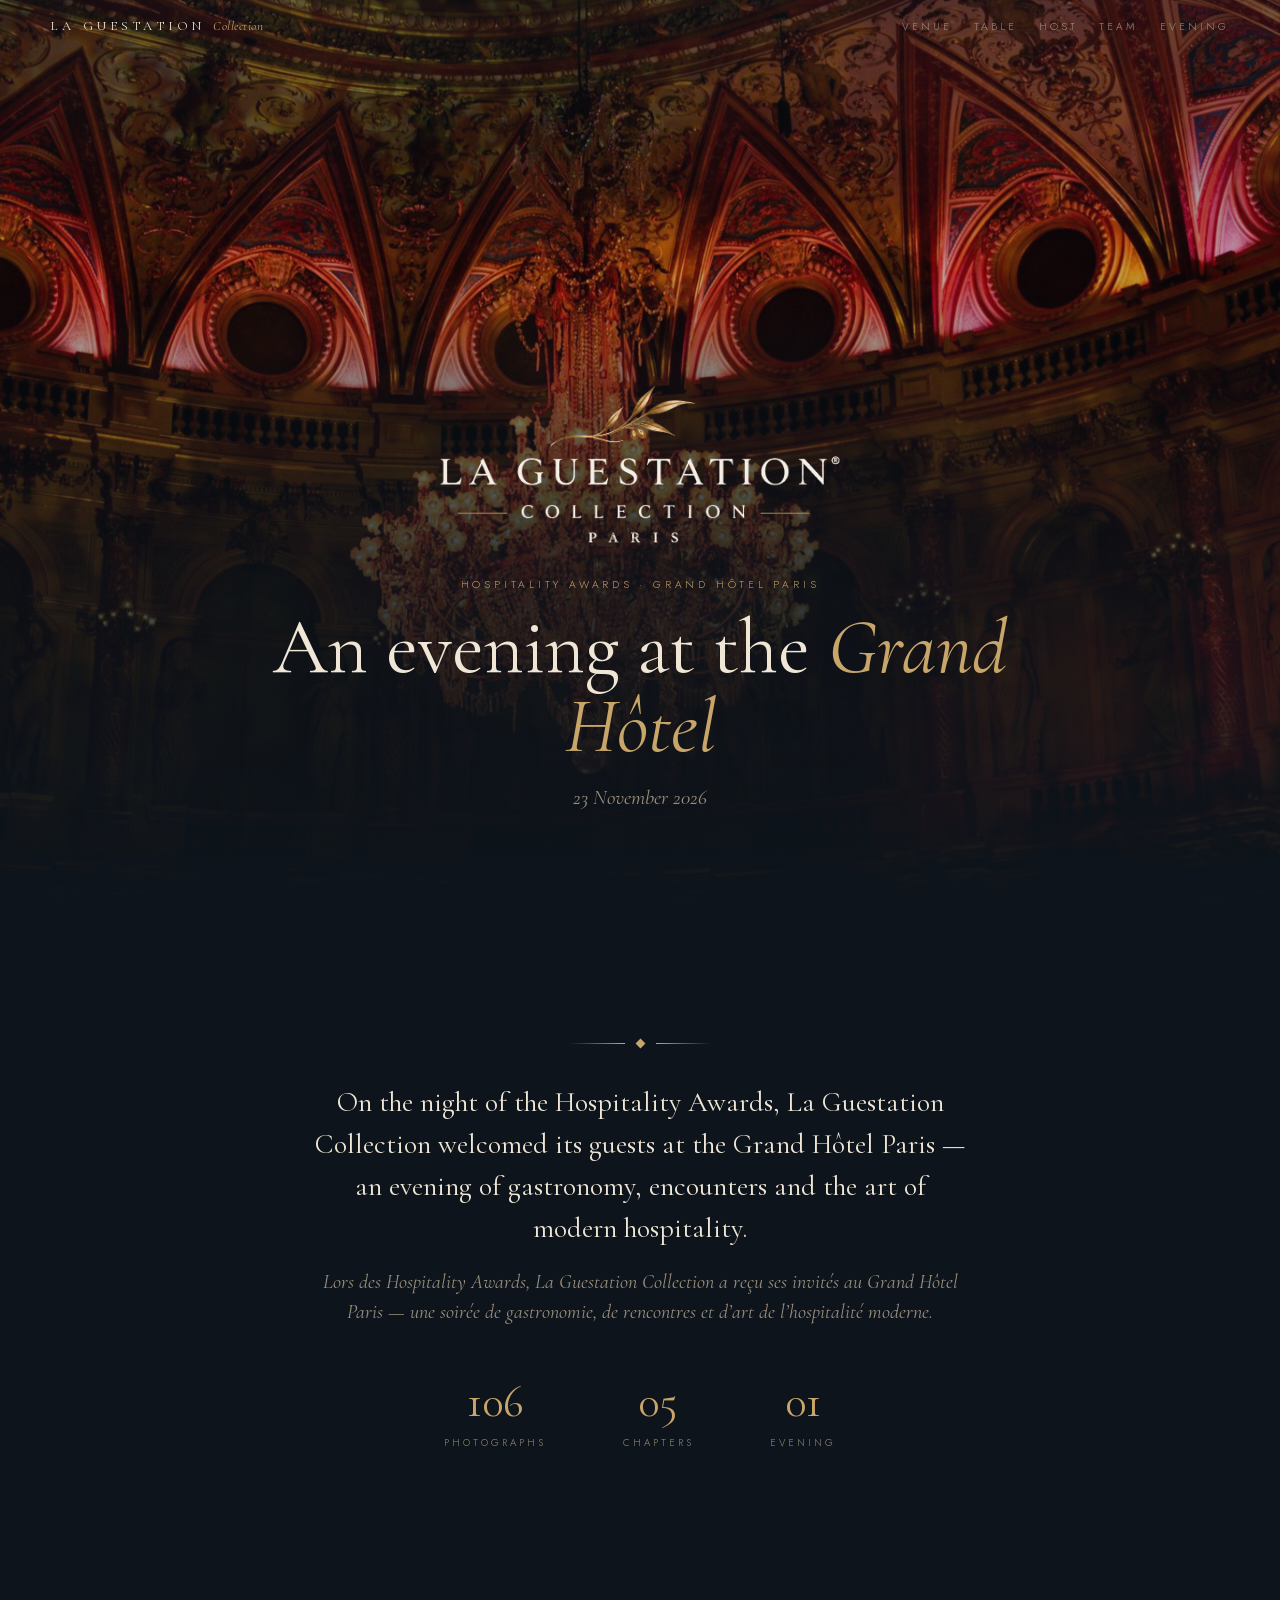
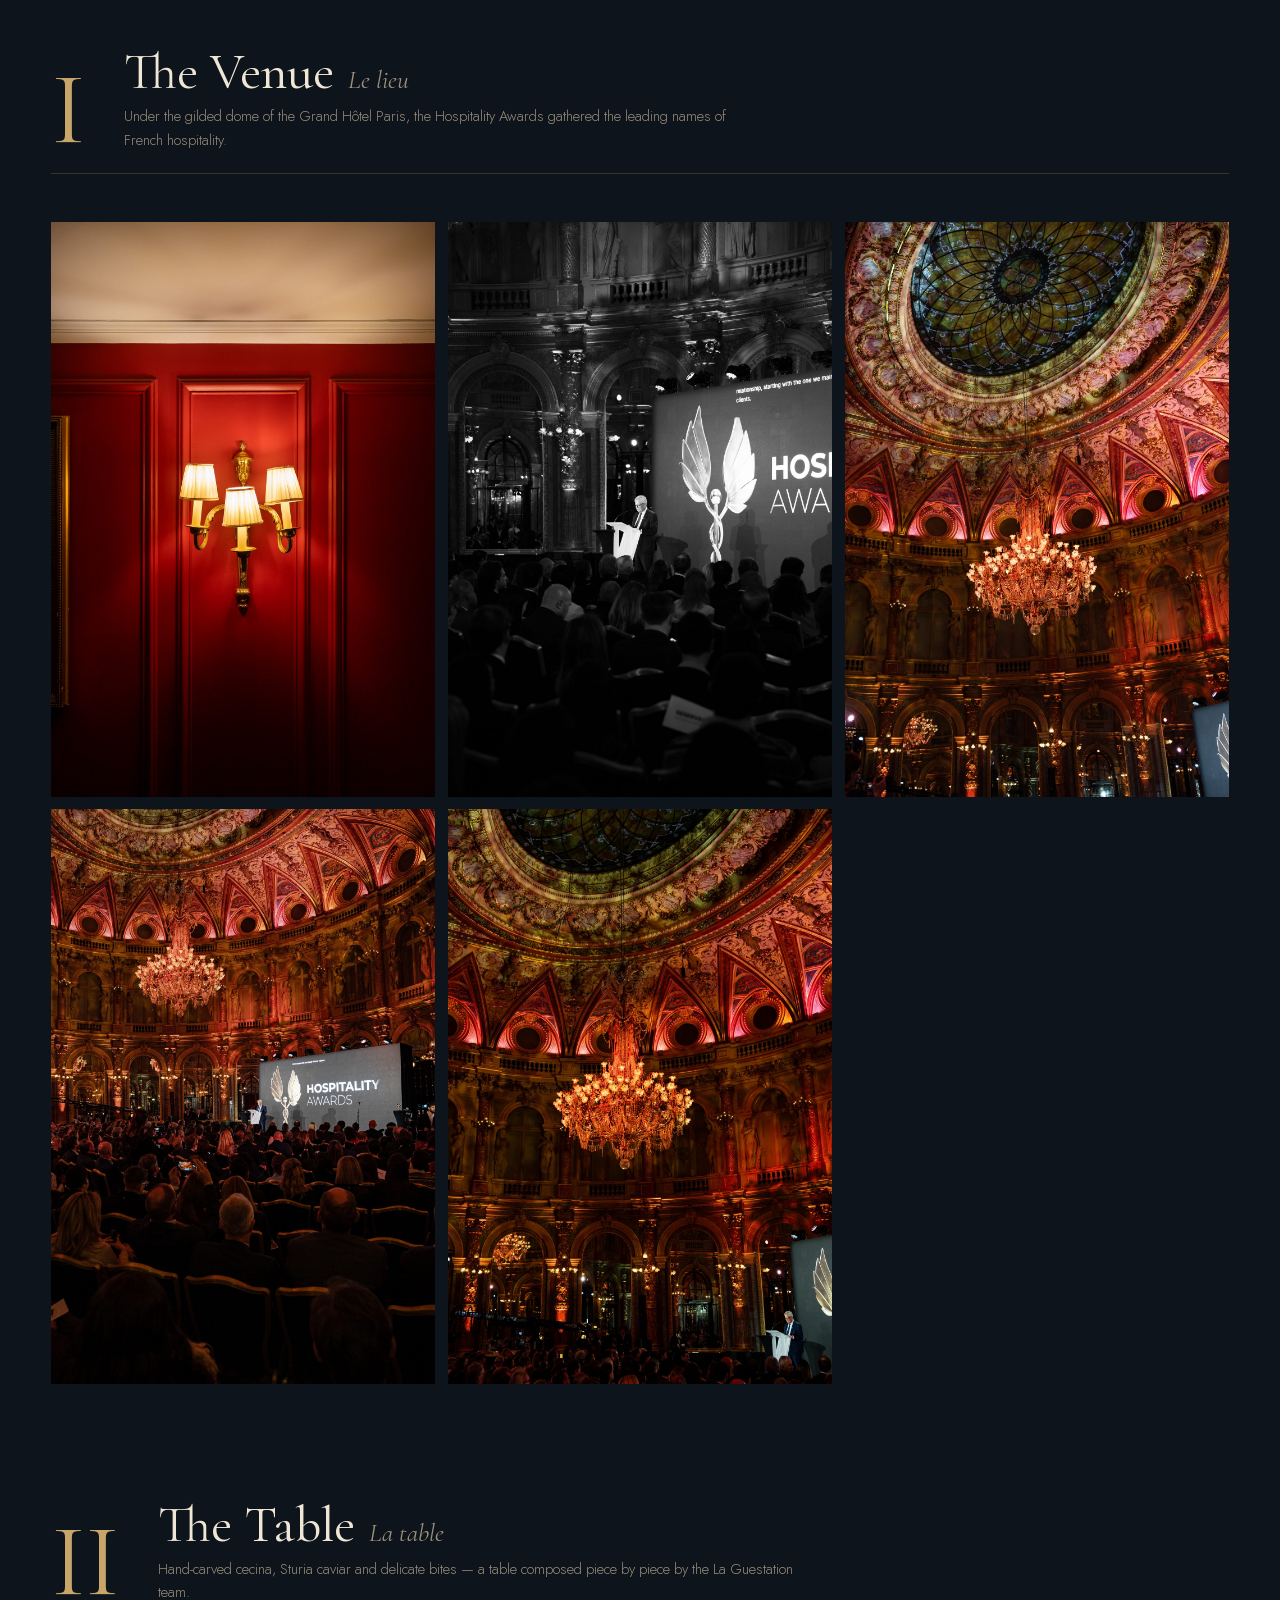
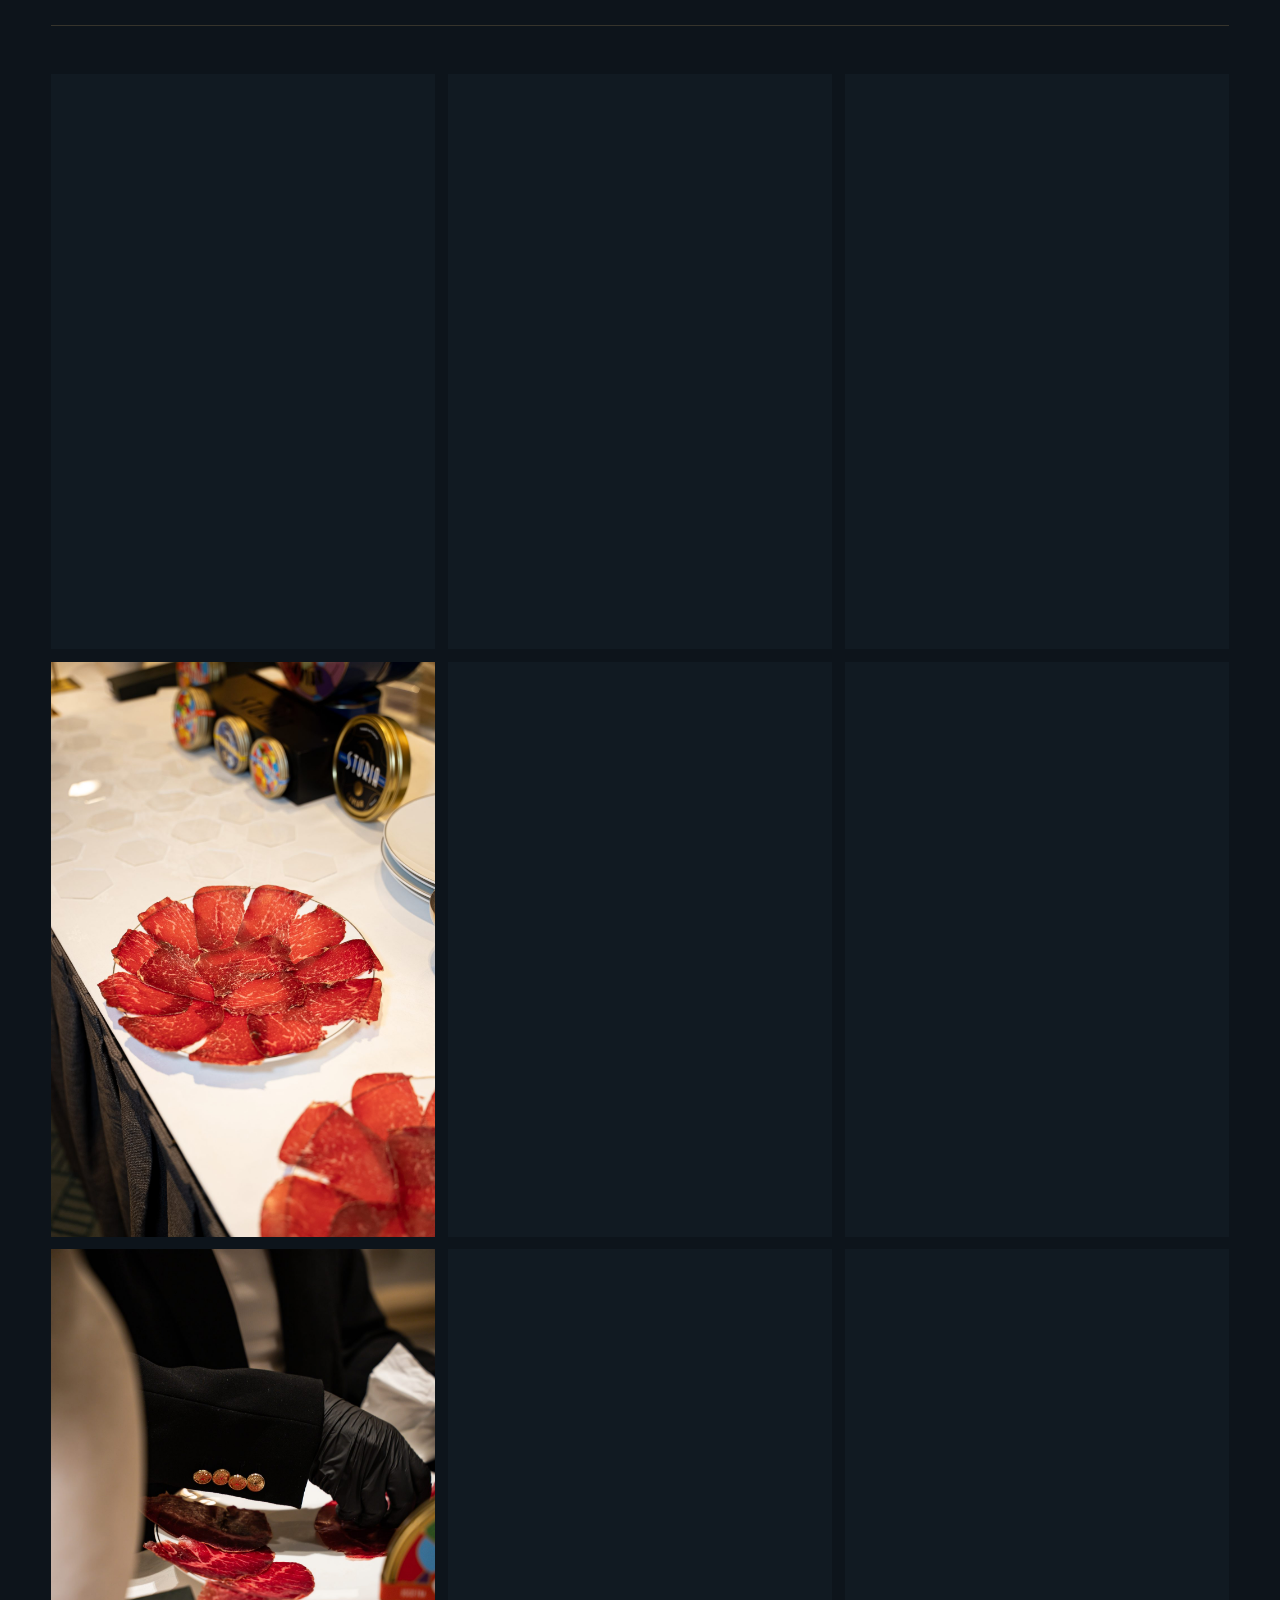
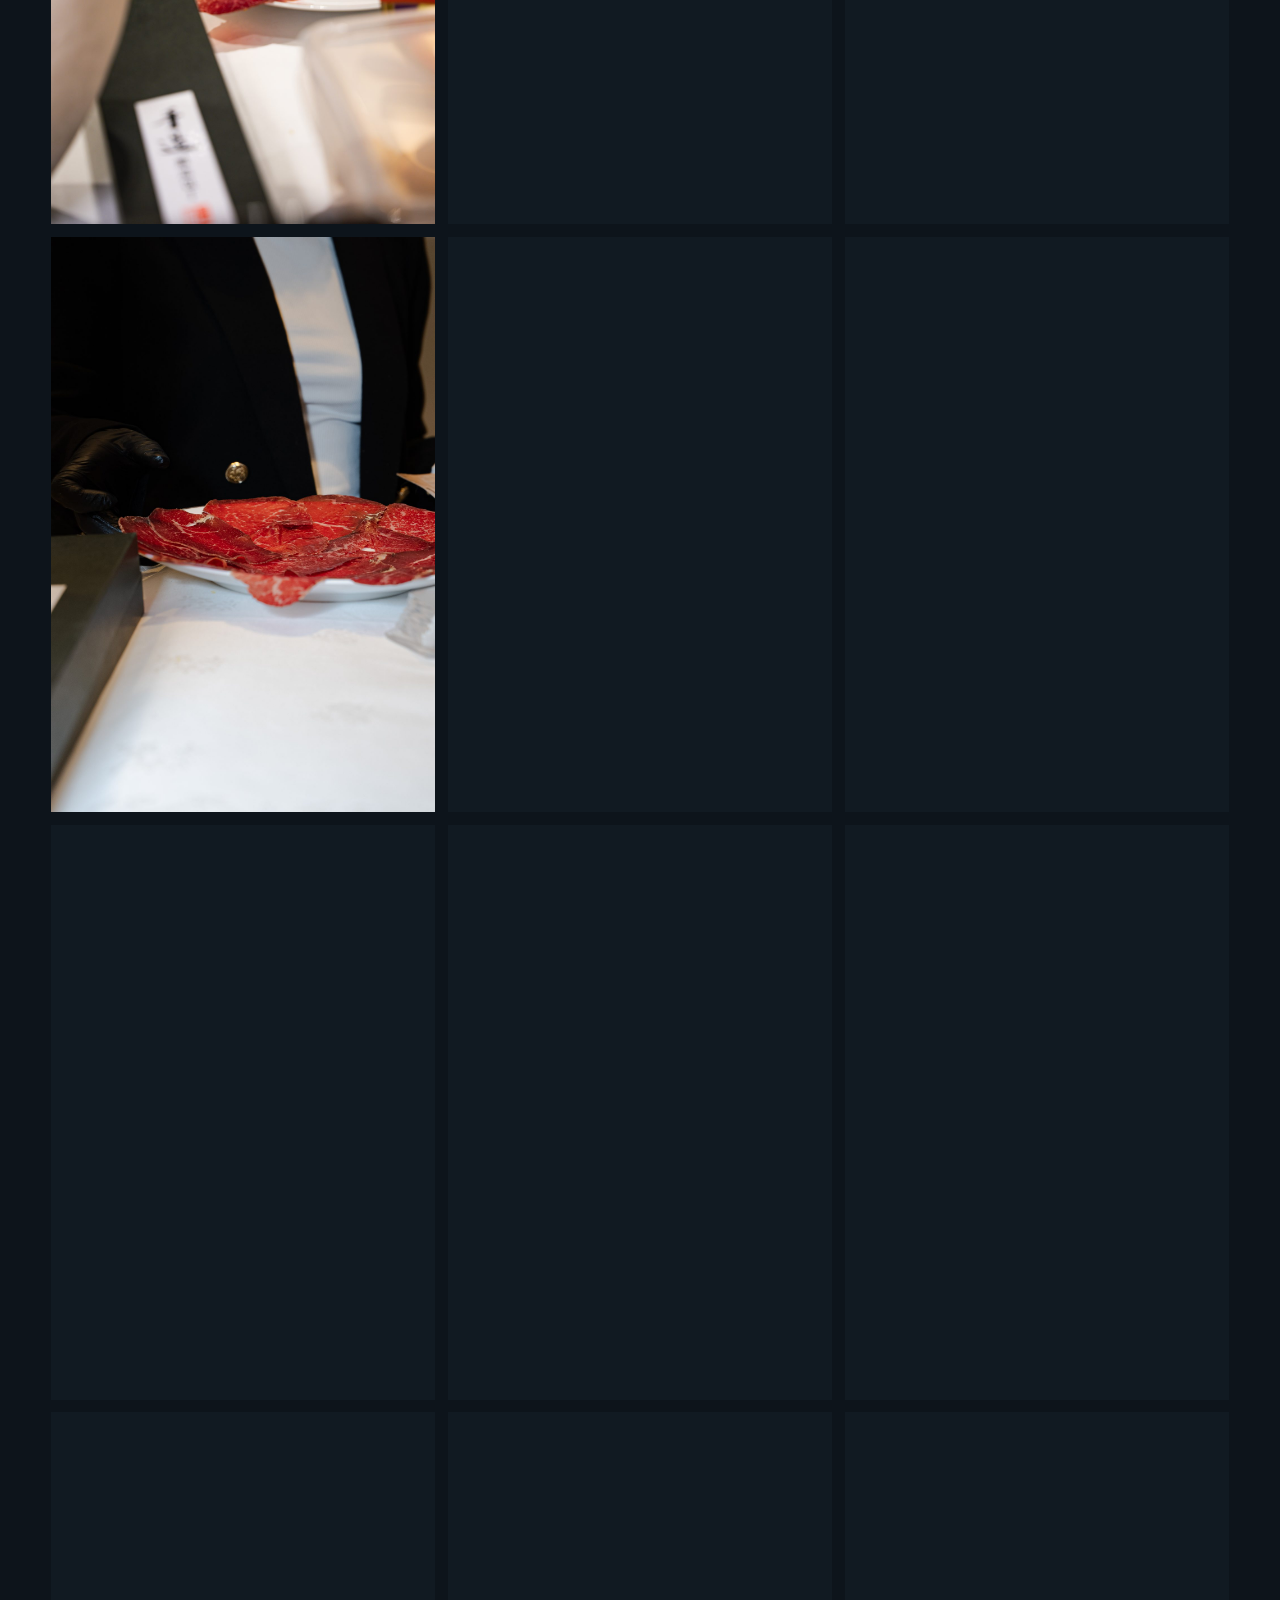
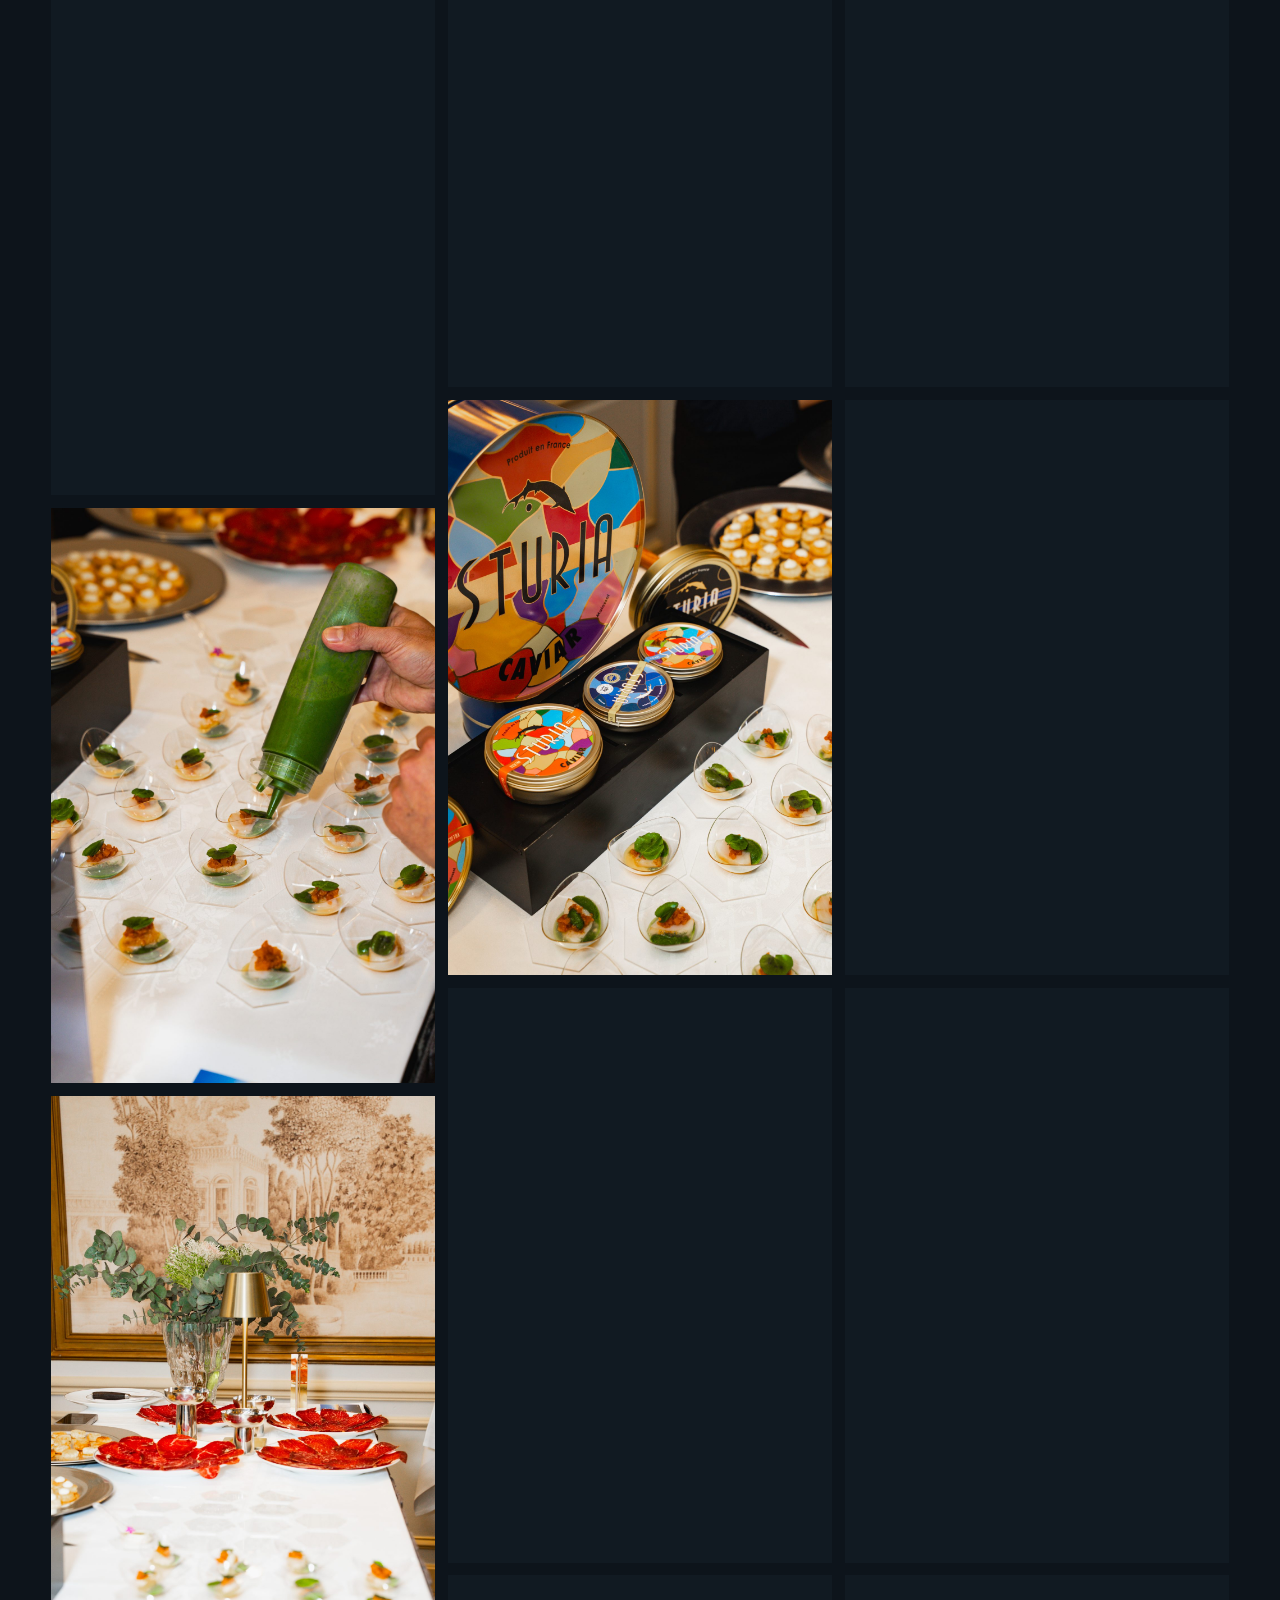
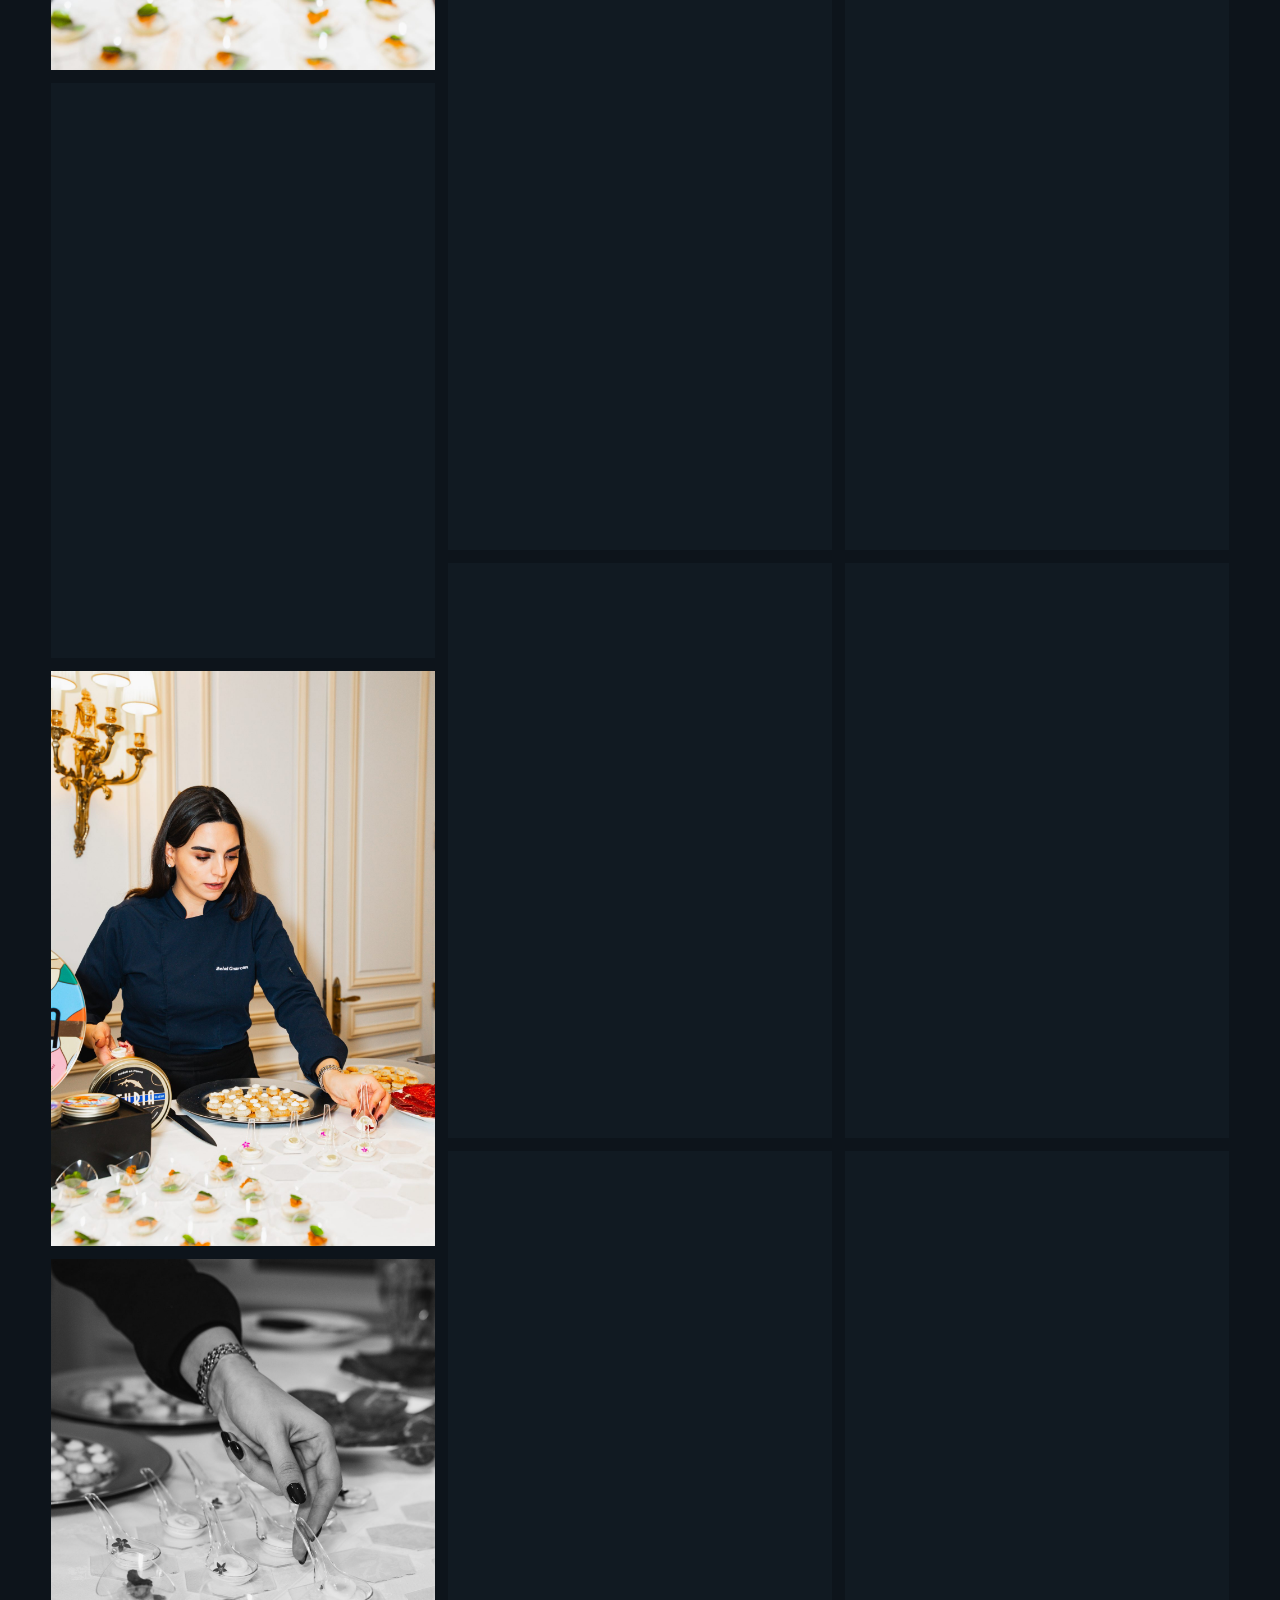
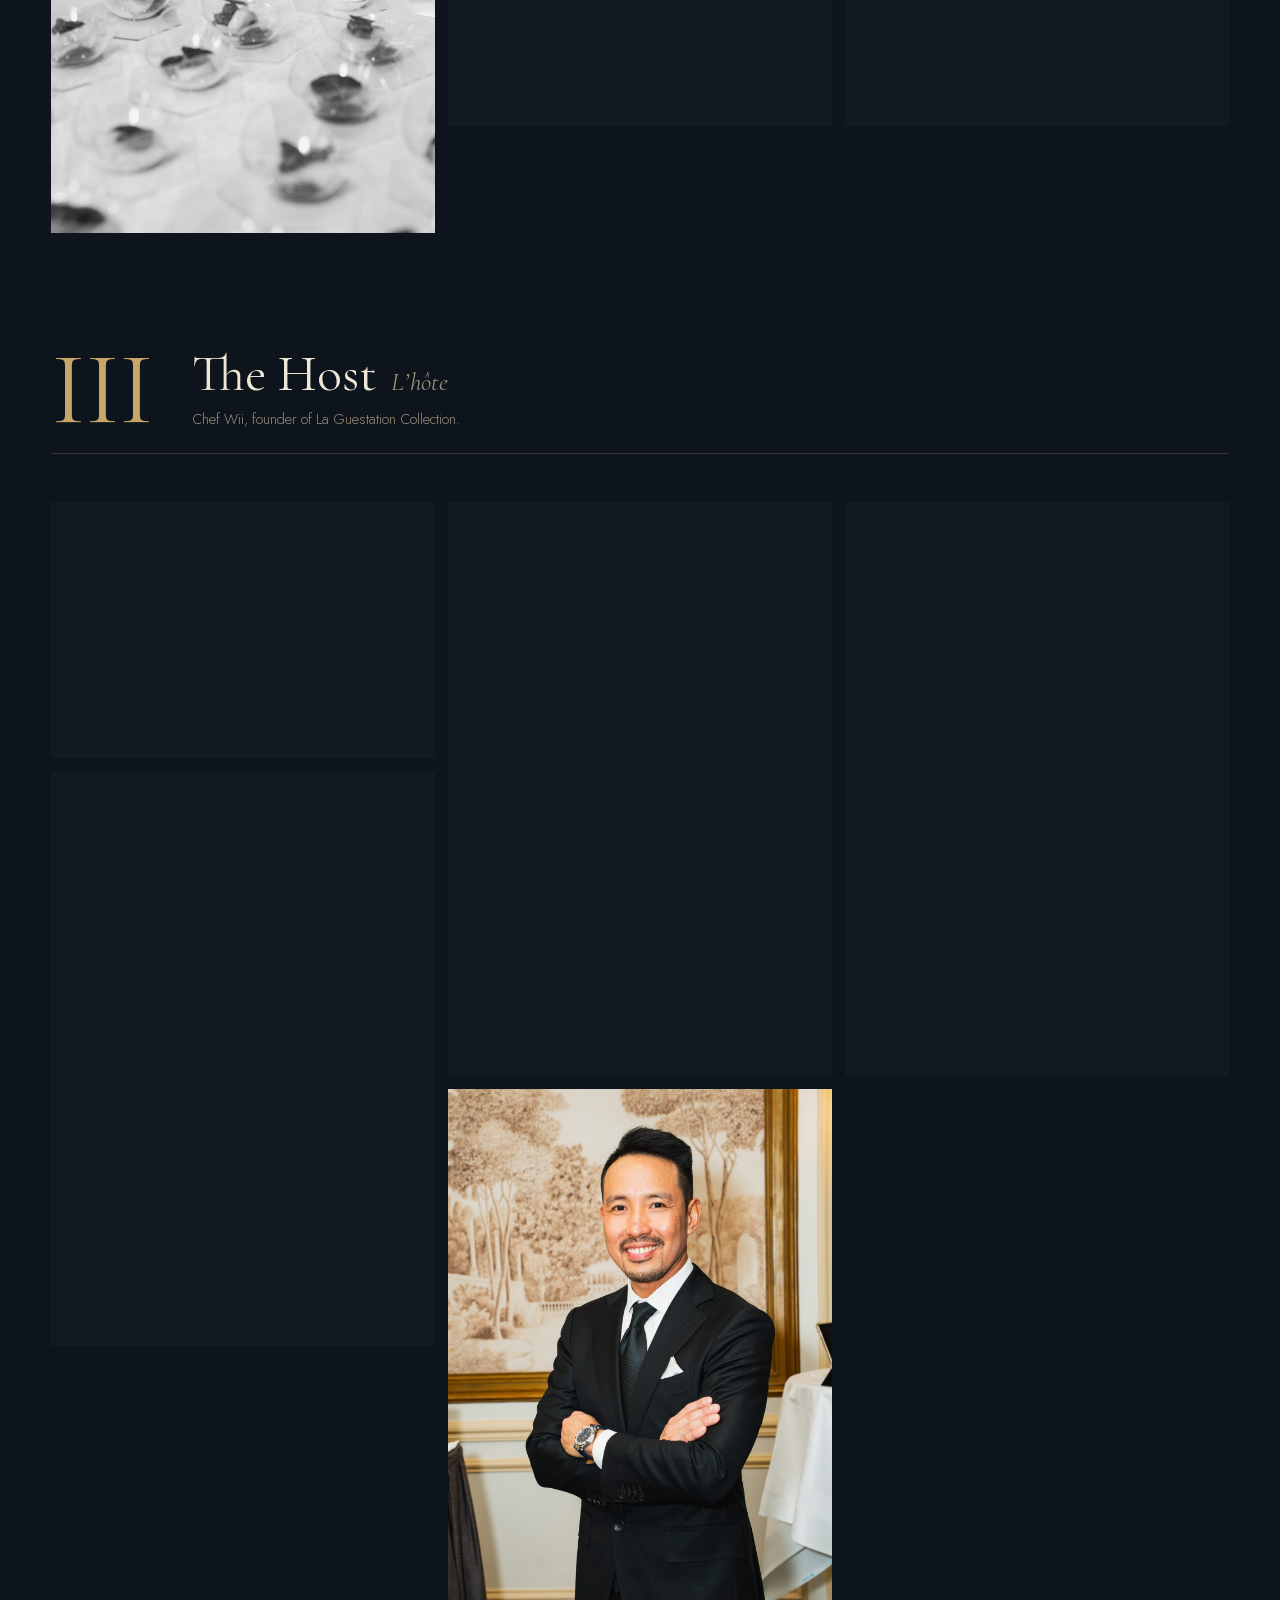
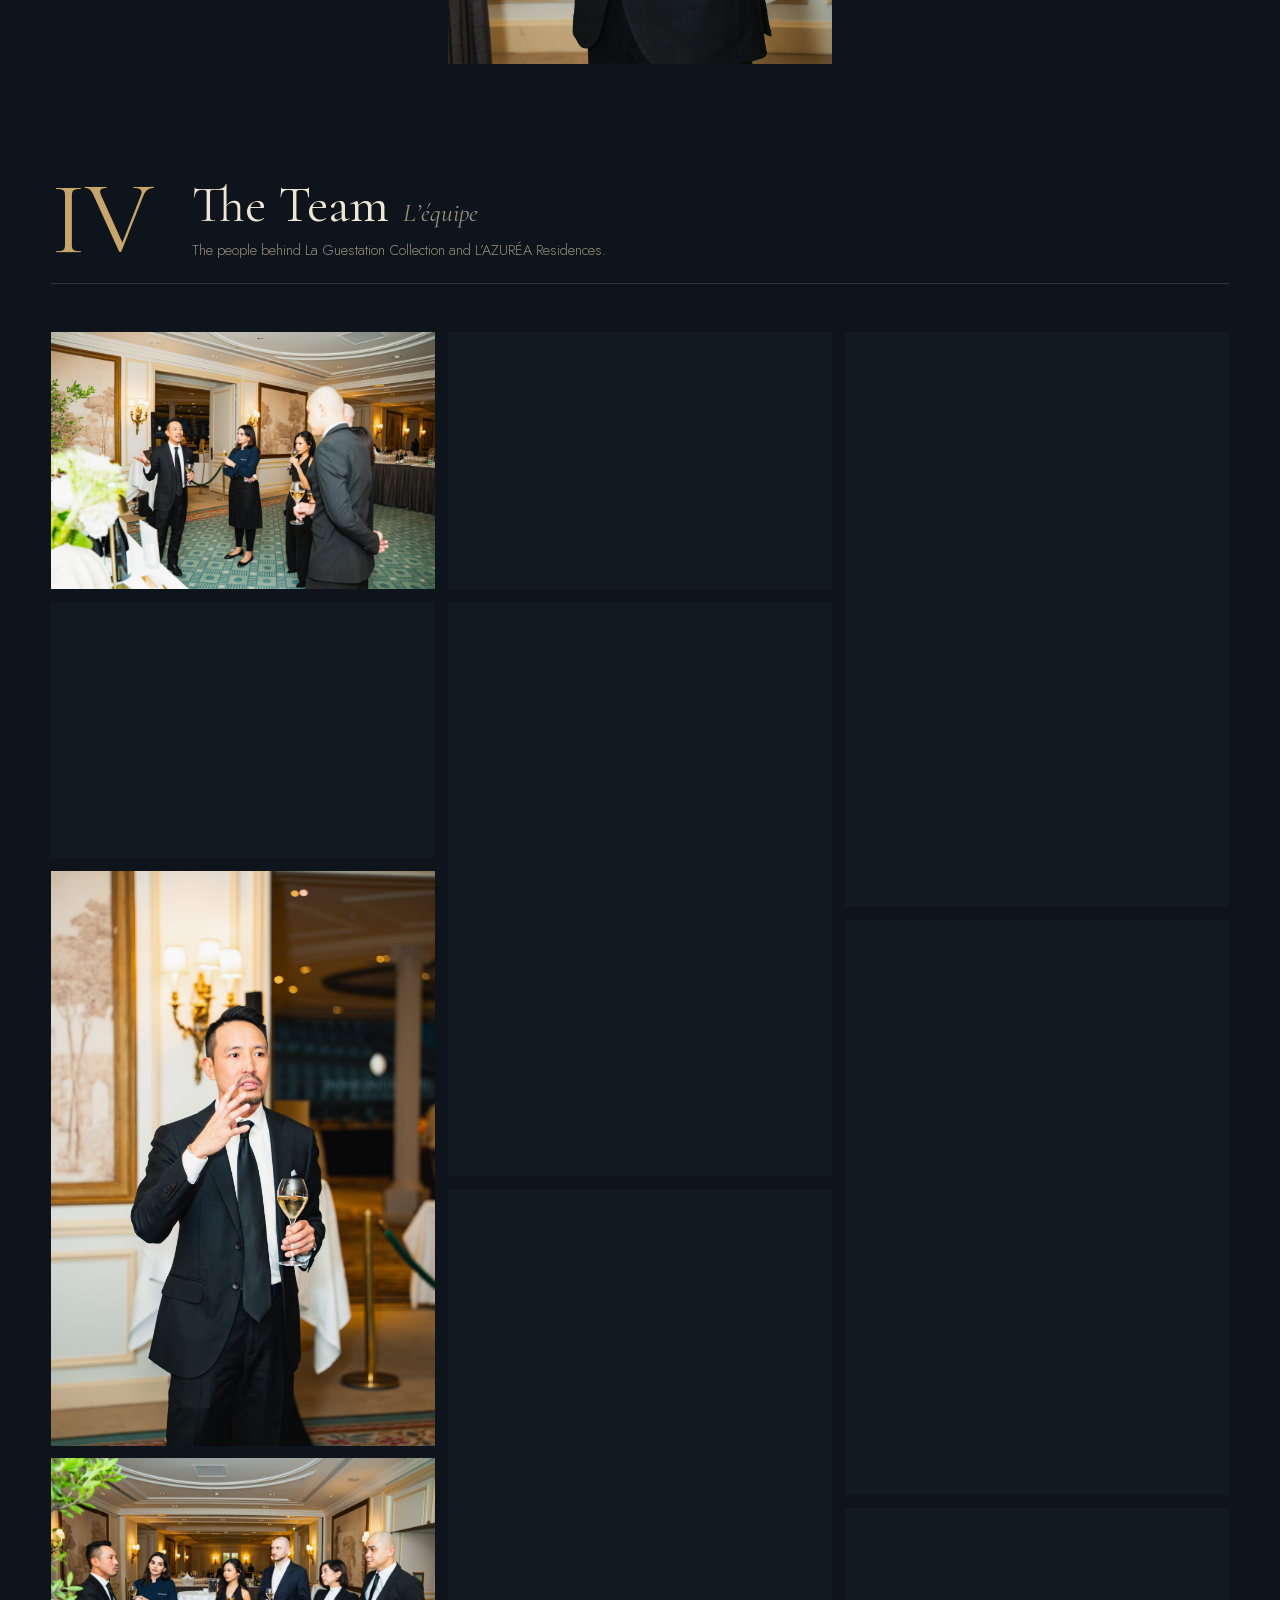
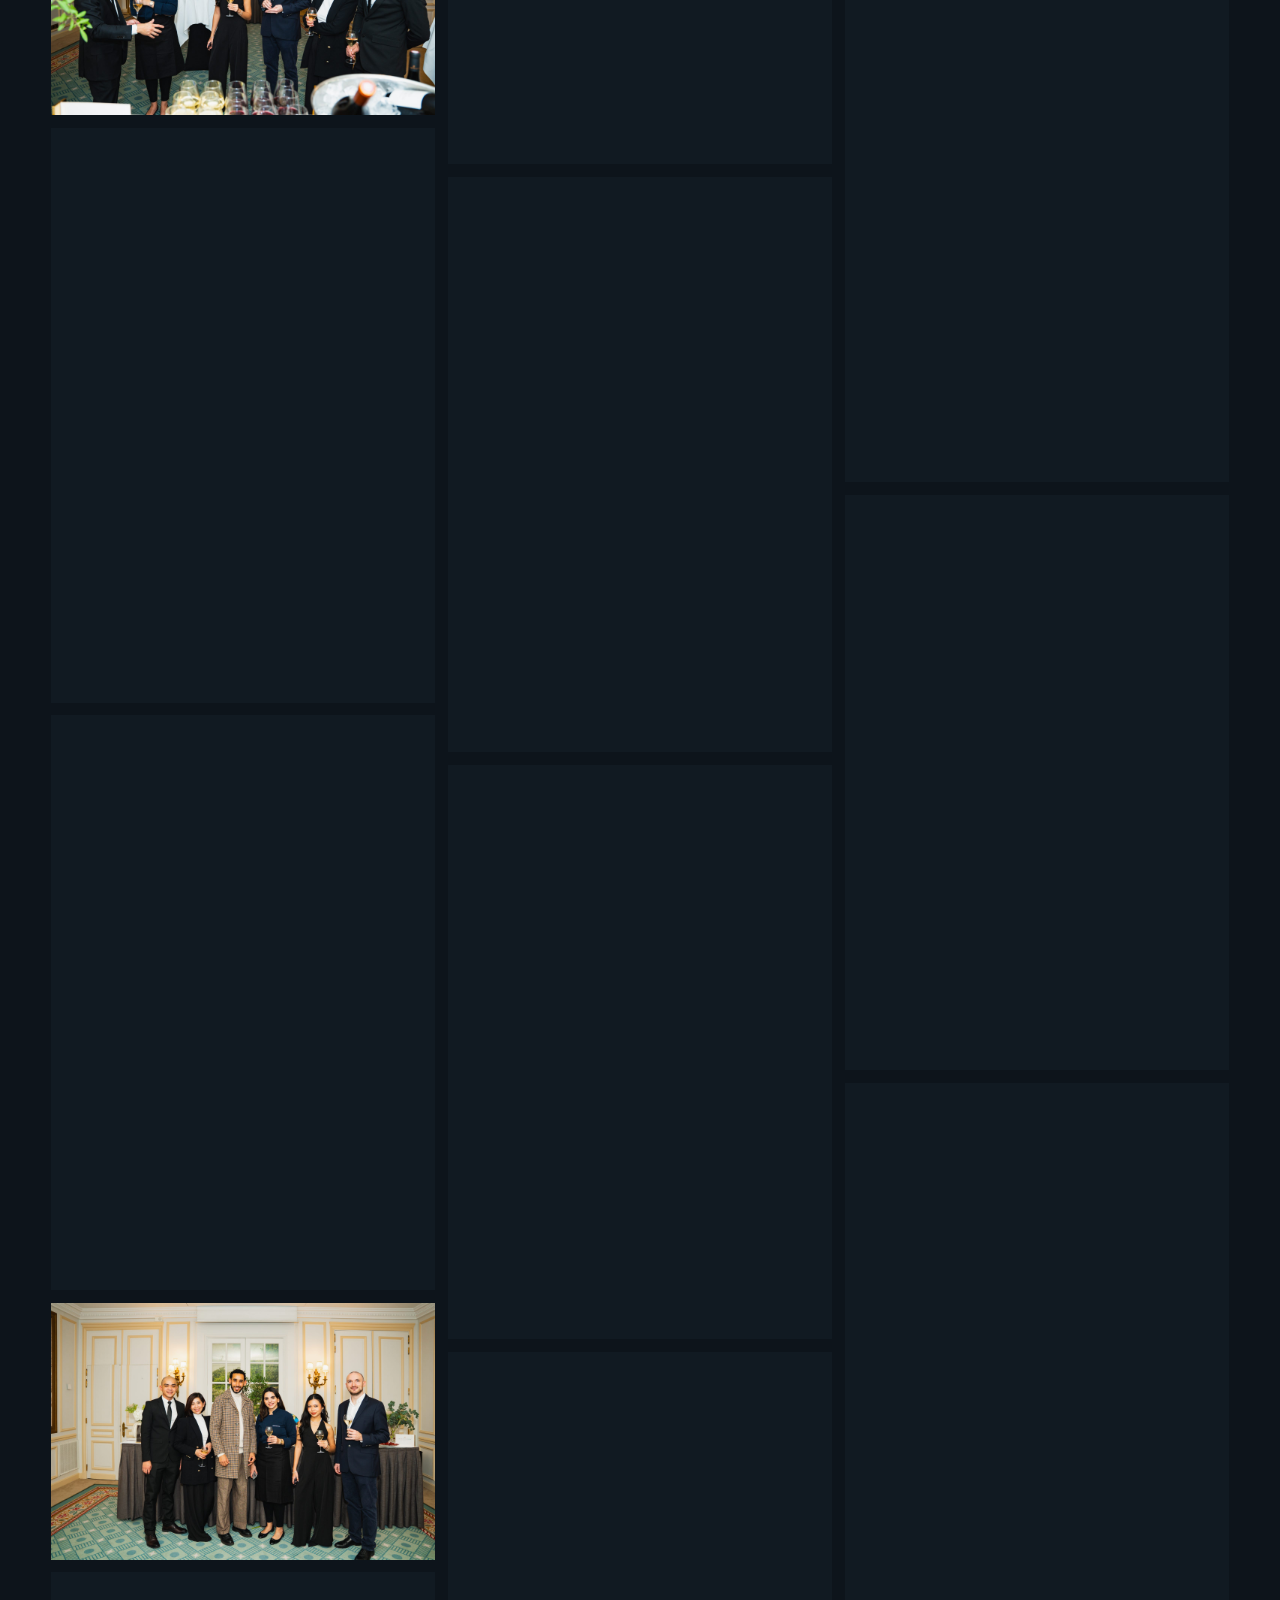
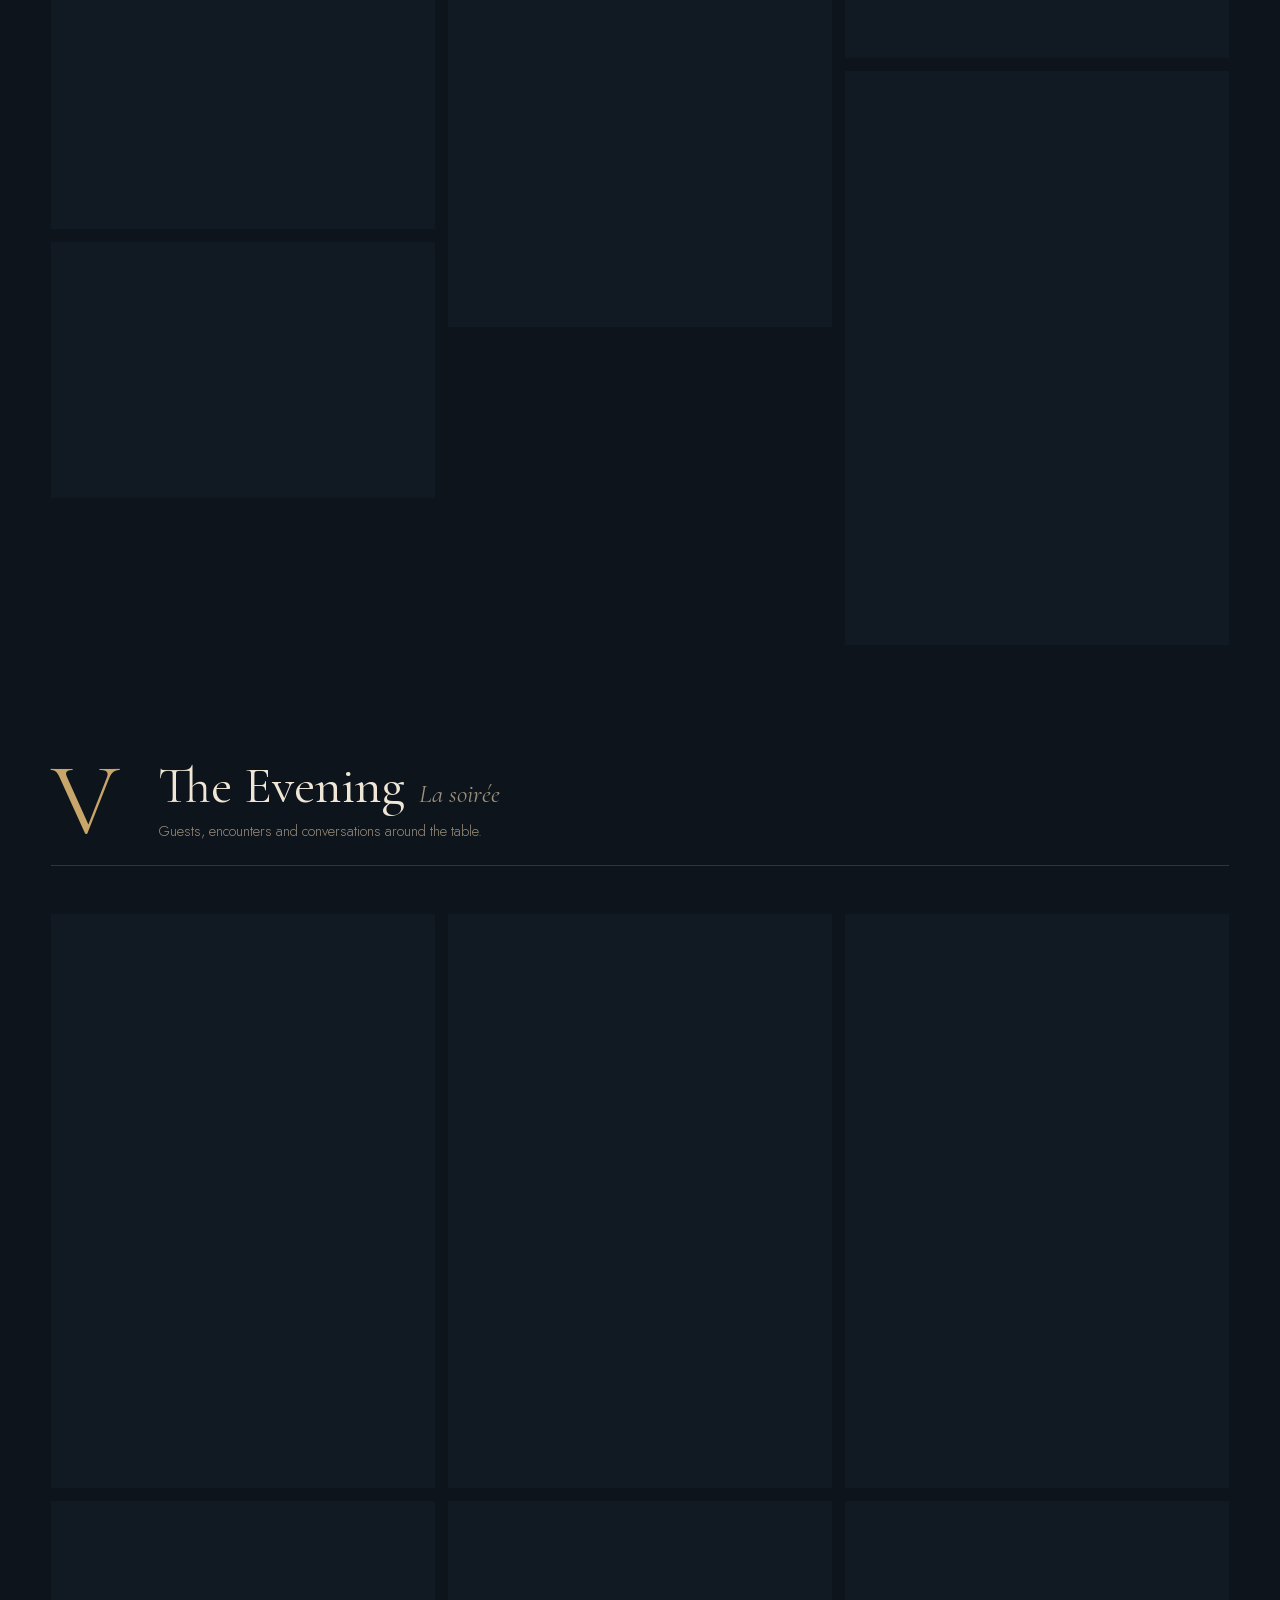
==== grand-hotel-paris/index.html @ 85086236 "Galerie Grand Hotel Paris - envoi 1/2" ====
<!DOCTYPE html>
<html lang="en">
<head>
<meta charset="utf-8">
<meta name="viewport" content="width=device-width,initial-scale=1,viewport-fit=cover">
<title>Hospitality Awards · Grand Hôtel Paris — La Guestation Collection</title>
<meta name="description" content="Photographs from the Hospitality Awards at the Grand Hôtel Paris — La Guestation Collection.">
<meta property="og:title" content="La Guestation Collection — Grand Hôtel Paris">
<meta property="og:description" content="Hospitality Awards · Grand Hôtel Paris · 23 November 2026">
<meta property="og:image" content="photos/DSC09465.jpg">
<link rel="icon" href="../assets/favicon.png">
<meta name="theme-color" content="#0d141b">
<style>
@font-face{font-family:"CG";src:url(../assets/fonts/cg400.ttf) format("truetype");font-weight:400;font-display:swap}
@font-face{font-family:"CG";src:url(../assets/fonts/cg400i.ttf) format("truetype");font-style:italic;font-weight:400;font-display:swap}
@font-face{font-family:"Jost";src:url(../assets/fonts/jo300.ttf) format("truetype");font-weight:300;font-display:swap}
@font-face{font-family:"Jost";src:url(../assets/fonts/jo400.ttf) format("truetype");font-weight:400;font-display:swap}
:root{--bg:#0d141b;--bg2:#111a22;--ivory:#efe6d6;--muted:#9c907e;--gold:#c8a66a;--m:clamp(18px,4vw,56px)}
*{box-sizing:border-box}html{scroll-behavior:smooth}
body{margin:0;background:var(--bg);color:var(--ivory);font-family:Jost,system-ui,sans-serif;font-weight:300;-webkit-font-smoothing:antialiased}
a{color:inherit}
.top{position:fixed;inset:0 0 auto 0;z-index:20;display:flex;justify-content:space-between;align-items:center;padding:18px var(--m);transition:background .4s,backdrop-filter .4s}
.top.s{background:rgba(13,20,27,.82);backdrop-filter:blur(10px);-webkit-backdrop-filter:blur(10px)}
.brand{font-family:"CG",serif;letter-spacing:.32em;font-size:13px;text-decoration:none}
.brand i{letter-spacing:.04em;color:var(--gold);margin-left:8px}
.top nav{display:flex;gap:22px}.top nav a{font-size:10.5px;letter-spacing:.28em;text-transform:uppercase;text-decoration:none;color:var(--muted)}.top nav a:hover{color:var(--ivory)}
@media(max-width:820px){.top nav{display:none}}
.hero{position:relative;height:100vh;height:100svh;min-height:560px;overflow:hidden;display:flex;align-items:flex-end;justify-content:center;text-align:center}
.hero img.bg{position:absolute;inset:0;width:100%;height:100%;object-fit:cover;object-position:50% 42%;transform:scale(1.08);animation:kb 14s ease-out forwards}
@keyframes kb{to{transform:scale(1)}}
.hero:after{content:"";position:absolute;inset:0;background:radial-gradient(ellipse 60% 45% at 50% 66%,rgba(13,20,27,.55),transparent 75%),linear-gradient(180deg,rgba(13,20,27,.6) 0%,rgba(13,20,27,.25) 30%,rgba(13,20,27,.7) 62%,var(--bg) 100%)}
.hero .in{position:relative;z-index:2;padding:0 var(--m) clamp(56px,10vh,110px);max-width:900px;animation:up 1.6s .2s cubic-bezier(.2,.7,.2,1) both}
@keyframes up{from{opacity:0;transform:translateY(24px)}}
.hero .logo{width:min(400px,74vw);height:auto;margin-bottom:28px}
.kick{font-size:10.5px;letter-spacing:.36em;text-transform:uppercase;color:var(--gold);margin:0 0 16px}
.hero h1{font-family:"CG",serif;font-weight:400;font-size:clamp(38px,6.6vw,78px);line-height:1.02;margin:0}
.hero h1 em{color:var(--gold)}
.hero .date{margin:18px 0 0;font-family:"CG",serif;font-style:italic;font-size:clamp(17px,2vw,21px);color:var(--muted)}
.intro{max-width:760px;margin:0 auto;padding:clamp(70px,12vw,140px) var(--m) clamp(40px,7vw,80px);text-align:center}
.orn{display:flex;align-items:center;justify-content:center;gap:12px;margin:0 auto 34px}.orn span{width:56px;height:1px;background:linear-gradient(90deg,transparent,var(--gold))}.orn span+b+span{transform:scaleX(-1)}.orn b{width:7px;height:7px;transform:rotate(45deg);background:var(--gold)}
.intro p{font-family:"CG",serif;font-size:clamp(21px,2.5vw,28px);line-height:1.5;margin:0}
.intro p.fr{font-style:italic;color:var(--muted);font-size:clamp(17px,1.8vw,20px);margin-top:18px}
.stats{display:flex;justify-content:center;gap:clamp(28px,6vw,80px);margin-top:48px}
.stats div{text-align:center}.stats b{display:block;font-family:"CG",serif;font-weight:400;font-size:clamp(32px,4vw,44px);color:var(--gold)}.stats small{font-size:10px;letter-spacing:.3em;text-transform:uppercase;color:var(--muted)}
.ch{padding:clamp(60px,9vw,120px) var(--m) 0;max-width:1680px;margin:0 auto}
.ch-h{display:grid;grid-template-columns:auto 1fr;gap:6px clamp(20px,3vw,40px);align-items:end;margin-bottom:clamp(28px,4vw,48px);border-bottom:1px solid rgba(200,166,106,.22);padding-bottom:22px}
.ch-h .num{grid-row:span 2;font-family:"CG",serif;font-size:clamp(56px,8vw,110px);line-height:.8;color:var(--gold);font-weight:400}
.ch-h h2{margin:0;font-family:"CG",serif;font-weight:400;font-size:clamp(30px,4vw,52px);line-height:1}
.ch-h h2 small{font-style:italic;font-size:.5em;color:var(--muted);margin-left:14px}
.ch-h p{margin:0;color:var(--muted);font-size:14.5px;line-height:1.6;max-width:640px}
.grid{columns:3 340px;column-gap:clamp(8px,1vw,14px)}
.grid a{display:block;margin:0 0 clamp(8px,1vw,14px);break-inside:avoid;position:relative;overflow:hidden;background:var(--bg2);cursor:zoom-in}
.grid img{display:block;width:100%;height:auto;transition:transform 1.2s cubic-bezier(.2,.7,.2,1),opacity .9s;opacity:0}
.grid img.ld{opacity:1}
.grid a:hover img{transform:scale(1.035)}
.grid a:after{content:"";position:absolute;inset:0;box-shadow:inset 0 0 0 1px rgba(200,166,106,0);transition:box-shadow .4s}.grid a:hover:after{box-shadow:inset 0 0 0 1px rgba(200,166,106,.55)}
@media(max-width:560px){.grid{columns:2 140px}}
.rv{opacity:0;transform:translateY(28px);transition:opacity 1s,transform 1.1s cubic-bezier(.2,.7,.2,1)}.rv.on{opacity:1;transform:none}
footer{margin-top:clamp(90px,12vw,160px);padding:70px var(--m) 60px;text-align:center;border-top:1px solid rgba(200,166,106,.18)}
footer img{width:min(240px,60vw);opacity:.95}
footer .links{display:flex;flex-wrap:wrap;justify-content:center;gap:12px;margin:34px 0}
footer .links a{font-size:10.5px;letter-spacing:.28em;text-transform:uppercase;text-decoration:none;border:1px solid rgba(200,166,106,.45);border-radius:40px;padding:12px 22px;transition:background .3s,color .3s}
footer .links a:hover{background:var(--gold);color:var(--bg)}
footer p{font-size:12px;color:var(--muted);letter-spacing:.06em;line-height:1.8;margin:0}
footer p em{font-family:"CG",serif;font-size:15px;color:var(--ivory)}
.lb{position:fixed;inset:0;z-index:50;background:rgba(8,12,16,.97);display:none;align-items:center;justify-content:center;touch-action:pan-y}
.lb.on{display:flex}
.lb img{max-width:92vw;max-height:84vh;max-height:84svh;object-fit:contain;box-shadow:0 30px 80px rgba(0,0,0,.6);transition:opacity .25s}
.lb button,.lb a.dl{position:absolute;background:none;border:0;color:var(--ivory);cursor:pointer;font:inherit}
.lb .x{top:16px;right:18px;font-size:30px;line-height:1;padding:10px}
.lb .p,.lb .n{top:50%;transform:translateY(-50%);font-size:40px;padding:20px;opacity:.7}.lb .p{left:6px}.lb .n{right:6px}
.lb .p:hover,.lb .n:hover{opacity:1;color:var(--gold)}
.lb .bar{position:absolute;bottom:0;left:0;right:0;display:flex;justify-content:space-between;align-items:center;padding:16px 22px calc(16px + env(safe-area-inset-bottom));font-size:11px;letter-spacing:.24em;text-transform:uppercase;color:var(--muted)}
.lb a.dl{position:static;text-decoration:none;color:var(--gold);letter-spacing:.24em}
@media(max-width:700px){.lb .p,.lb .n{display:none}}
</style>
</head>
<body>
<header class="top" id="top">
  <a class="brand" href="#">LA GUESTATION<i>Collection</i></a>
  <nav id="nav"></nav>
</header>
<section class="hero">
  <img class="bg" src="photos/DSC09381.jpg" alt="Grand Hôtel Paris, salle Opéra" fetchpriority="high">
  <div class="in">
    <img class="logo" src="../assets/logo-ivory.png" alt="La Guestation Collection">
    <p class="kick">Hospitality Awards · Grand Hôtel Paris</p>
    <h1>An evening at the <em>Grand Hôtel</em></h1>
    <p class="date">23 November 2026</p>
  </div>
</section>
<section class="intro rv">
  <div class="orn"><span></span><b></b><span></span></div>
  <p>On the night of the Hospitality Awards, La Guestation Collection welcomed its guests at the Grand Hôtel Paris — an evening of gastronomy, encounters and the art of modern hospitality.</p>
  <p class="fr">Lors des Hospitality Awards, La Guestation Collection a reçu ses invités au Grand Hôtel Paris — une soirée de gastronomie, de rencontres et d’art de l’hospitalité moderne.</p>
  <div class="stats"><div><b id="sN">0</b><small>Photographs</small></div><div><b>05</b><small>Chapters</small></div><div><b>01</b><small>Evening</small></div></div>
</section>
<main id="chs"></main>
<footer class="rv">
  <img src="../assets/logo-ivory.png" alt="La Guestation Collection">
  <div class="links">
    <a href="https://laguestationcollection.com" target="_blank" rel="noopener">The Website</a>
    <a href="../">The Collection</a>
    <a href="https://www.linkedin.com/company/laguestationcollection/" target="_blank" rel="noopener">LinkedIn</a>
  </div>
  <p><em>Photography — Ayoub Hamouni · Viscap</em><br>Luxury Residences · Gastronomy and Events · Restaurants<br>Paris · Côte d’Azur · Bordeaux · The Alps · Dubai</p>
</footer>
<div class="lb" id="lb" role="dialog" aria-modal="true" aria-label="Photo viewer">
  <button class="x" id="lx" aria-label="Close">×</button>
  <button class="p" id="lp" aria-label="Previous">‹</button>
  <img id="li" alt="">
  <button class="n" id="ln" aria-label="Next">›</button>
  <div class="bar"><span id="lc"></span><a class="dl" id="ld" download>Download ↓</a></div>
</div>
<script>
const DATA=[{"n":"I","t":"The Venue","fr":"Le lieu","d":"Under the gilded dome of the Grand H\u00f4tel Paris, the Hospitality Awards gathered the leading names of French hospitality.","p":[["09365",1368,2048],["09375",1368,2048],["09379",1368,2048],["09381",1368,2048],["09386",1368,2048]]},{"n":"II","t":"The Table","fr":"La table","d":"Hand-carved cecina, Sturia caviar and delicate bites \u2014 a table composed piece by piece by the La Guestation team.","p":[["09361",1368,2048],["09362",1368,2048],["09393",1368,2048],["09399",1368,2048],["09401",1368,2048],["09402",1152,2048],["09404",1368,2048],["09406",1368,2048],["09407",1368,2048],["09408",1368,2048],["09410",1368,2048],["09413",1368,2048],["09414",1368,2048],["09415",1368,2048],["09416",1368,2048],["09417",1368,2048],["09418",1368,2048],["09419",1368,2048],["09421",1368,2048],["09422",1368,2048],["09423",1368,2048],["09424",1368,2048],["09425",1368,2048],["09426",1368,2048],["09428",1368,2048],["09429",1368,2048],["09430",1368,2048],["09431",1368,2048],["09432",1368,2048],["09441",1368,2048],["09443",1368,2048],["09446",1368,2048],["09447",1368,2048]]},{"n":"III","t":"The Host","fr":"L\u2019h\u00f4te","d":"Chef Wii, founder of La Guestation Collection.","p":[["09435",2048,1368],["09436",1368,2048],["09437",1368,2048],["09438",1368,2048],["09440",1368,2048]]},{"n":"IV","t":"The Team","fr":"L\u2019\u00e9quipe","d":"The people behind La Guestation Collection and L\u2019AZUR\u00c9A Residences.","p":[["09448",2048,1368],["09451",2048,1368],["09452",1368,2048],["09455",2048,1368],["09457",1368,2048],["09458",1368,2048],["09463",2048,1368],["09464",2048,1368],["09465",2048,1368],["09466",2048,1368],["09467",1368,2048],["09468",1368,2048],["09469",1368,2048],["09470",1368,2048],["09471",1368,2048],["09473",1368,2048],["09474",1368,2048],["09475",1368,2048],["09476",1368,2048],["09477",1368,2048],["09478",1368,2048]]},{"n":"V","t":"The Evening","fr":"La soir\u00e9e","d":"Guests, encounters and conversations around the table.","p":[["09495",1368,2048],["09497",1368,2048],["09498",1368,2048],["09499",1368,2048],["09505",1368,2048],["09506",1368,2048],["09507",1368,2048],["09509",2048,1368],["09511",2048,1368],["09517",1368,2048],["09523",1368,2048],["09527",1368,2048],["09528",1368,2048],["09530",1368,2048],["09531",1368,2048],["09534",1368,2048],["09535",1368,2048],["09536",2048,1368],["09544",1368,2048],["09545",1368,2048],["09550",1368,2048],["09556",1368,2048],["09557",1368,2048],["09559",1368,2048],["09560",1368,2048],["09563",1368,2048],["09565",1368,2048],["09567",1368,2048],["09569",1368,2048],["09570",2048,1368],["09572",1368,2048],["09573",2048,1368],["09579",1368,2048],["09582",2048,1368],["09585",1368,2048],["09588",2048,1368],["09589",2048,1368],["09592",1368,2048],["09593",1368,2048],["09594",1368,2048],["09595",1368,2048],["09596",1368,2048]]}];
const chs=document.getElementById('chs'),nav=document.getElementById('nav'),all=[];
DATA.forEach((c,ci)=>{
  const s=document.createElement('section');s.className='ch';s.id='ch'+(ci+1);
  s.innerHTML=`<div class="ch-h rv"><span class="num">${c.n}</span><h2>${c.t}<small>${c.fr}</small></h2><p>${c.d}</p></div><div class="grid"></div>`;
  const g=s.querySelector('.grid');
  c.p.forEach(([id,w,h])=>{const i=all.length;all.push(id);
    const a=document.createElement('a');a.href='photos/DSC'+id+'.jpg';a.dataset.i=i;
    a.innerHTML=`<img src="photos/DSC${id}.jpg" width="${w}" height="${h}" loading="lazy" decoding="async" alt="${c.t} — photo ${i+1}">`;
    a.querySelector('img').addEventListener('load',e=>e.target.classList.add('ld'));
    a.addEventListener('click',e=>{e.preventDefault();openLb(i)});g.appendChild(a)});
  chs.appendChild(s);
  const l=document.createElement('a');l.href='#ch'+(ci+1);l.textContent=c.t.replace('The ','');nav.appendChild(l);
});
document.querySelectorAll('.grid img').forEach(im=>{if(im.complete&&im.naturalWidth)im.classList.add('ld')});
document.getElementById('sN').textContent=all.length;
const io=new IntersectionObserver(es=>es.forEach(e=>{if(e.isIntersecting){e.target.classList.add('on');io.unobserve(e.target)}}),{rootMargin:'0px 0px -8% 0px'});
document.querySelectorAll('.rv').forEach(el=>io.observe(el));
const hdr=document.getElementById('top');addEventListener('scroll',()=>hdr.classList.toggle('s',scrollY>60),{passive:true});
const lb=document.getElementById('lb'),li=document.getElementById('li'),lc=document.getElementById('lc'),ld=document.getElementById('ld');let cur=0;
function show(i){cur=(i+all.length)%all.length;const src='photos/DSC'+all[cur]+'.jpg';li.style.opacity=0;li.onload=()=>li.style.opacity=1;li.src=src;ld.href=src;ld.setAttribute('download','LaGuestation_GrandHotelParis_'+String(cur+1).padStart(3,'0')+'.jpg');lc.textContent=String(cur+1).padStart(2,'0')+' / '+all.length;
  [1,-1].forEach(d=>{const p=new Image();p.src='photos/DSC'+all[(cur+d+all.length)%all.length]+'.jpg'})}
function openLb(i){show(i);lb.classList.add('on');document.body.style.overflow='hidden'}
function closeLb(){lb.classList.remove('on');document.body.style.overflow=''}
document.getElementById('lx').onclick=closeLb;document.getElementById('lp').onclick=()=>show(cur-1);document.getElementById('ln').onclick=()=>show(cur+1);
lb.addEventListener('click',e=>{if(e.target===lb)closeLb()});
addEventListener('keydown',e=>{if(!lb.classList.contains('on'))return;if(e.key==='Escape')closeLb();if(e.key==='ArrowLeft')show(cur-1);if(e.key==='ArrowRight')show(cur+1)});
let sx=null;lb.addEventListener('touchstart',e=>{sx=e.touches[0].clientX},{passive:true});
lb.addEventListener('touchend',e=>{if(sx===null)return;const dx=e.changedTouches[0].clientX-sx;if(Math.abs(dx)>45)show(cur+(dx<0?1:-1));sx=null});
</script>
</body>
</html>
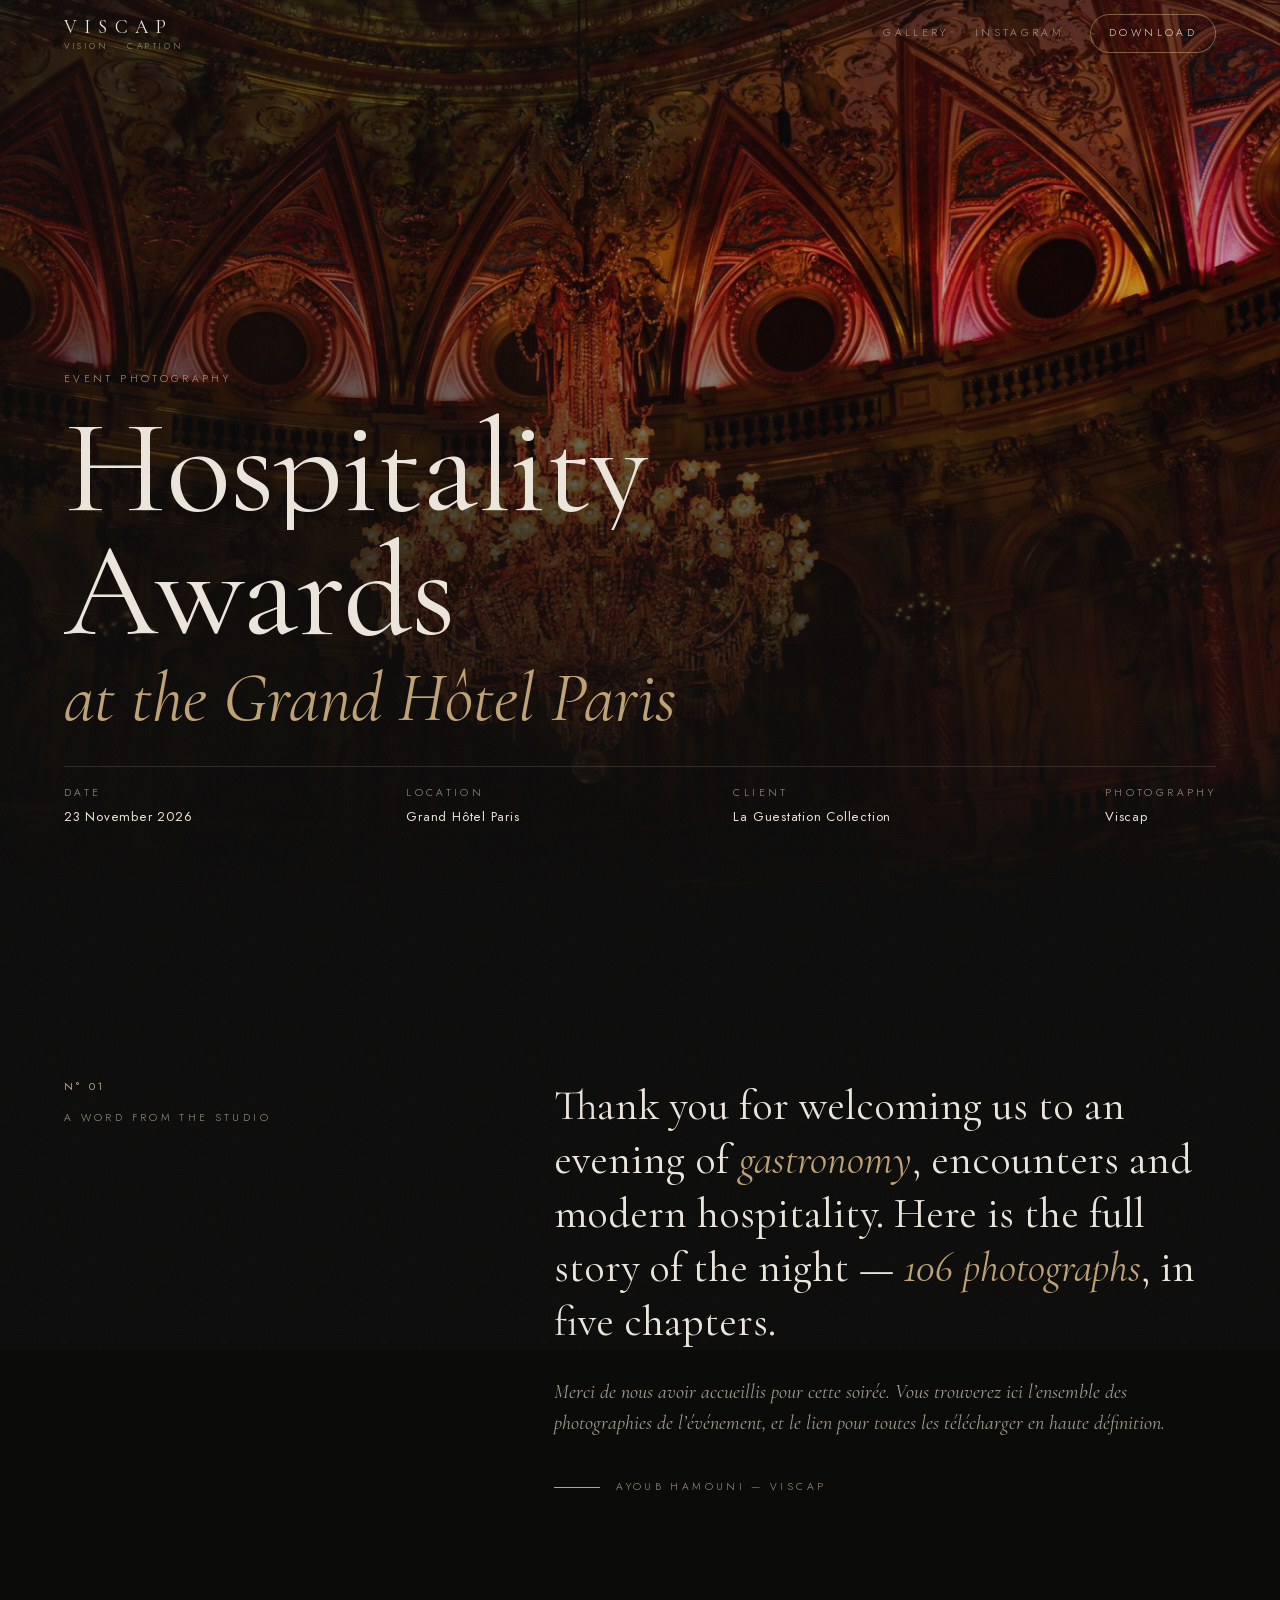
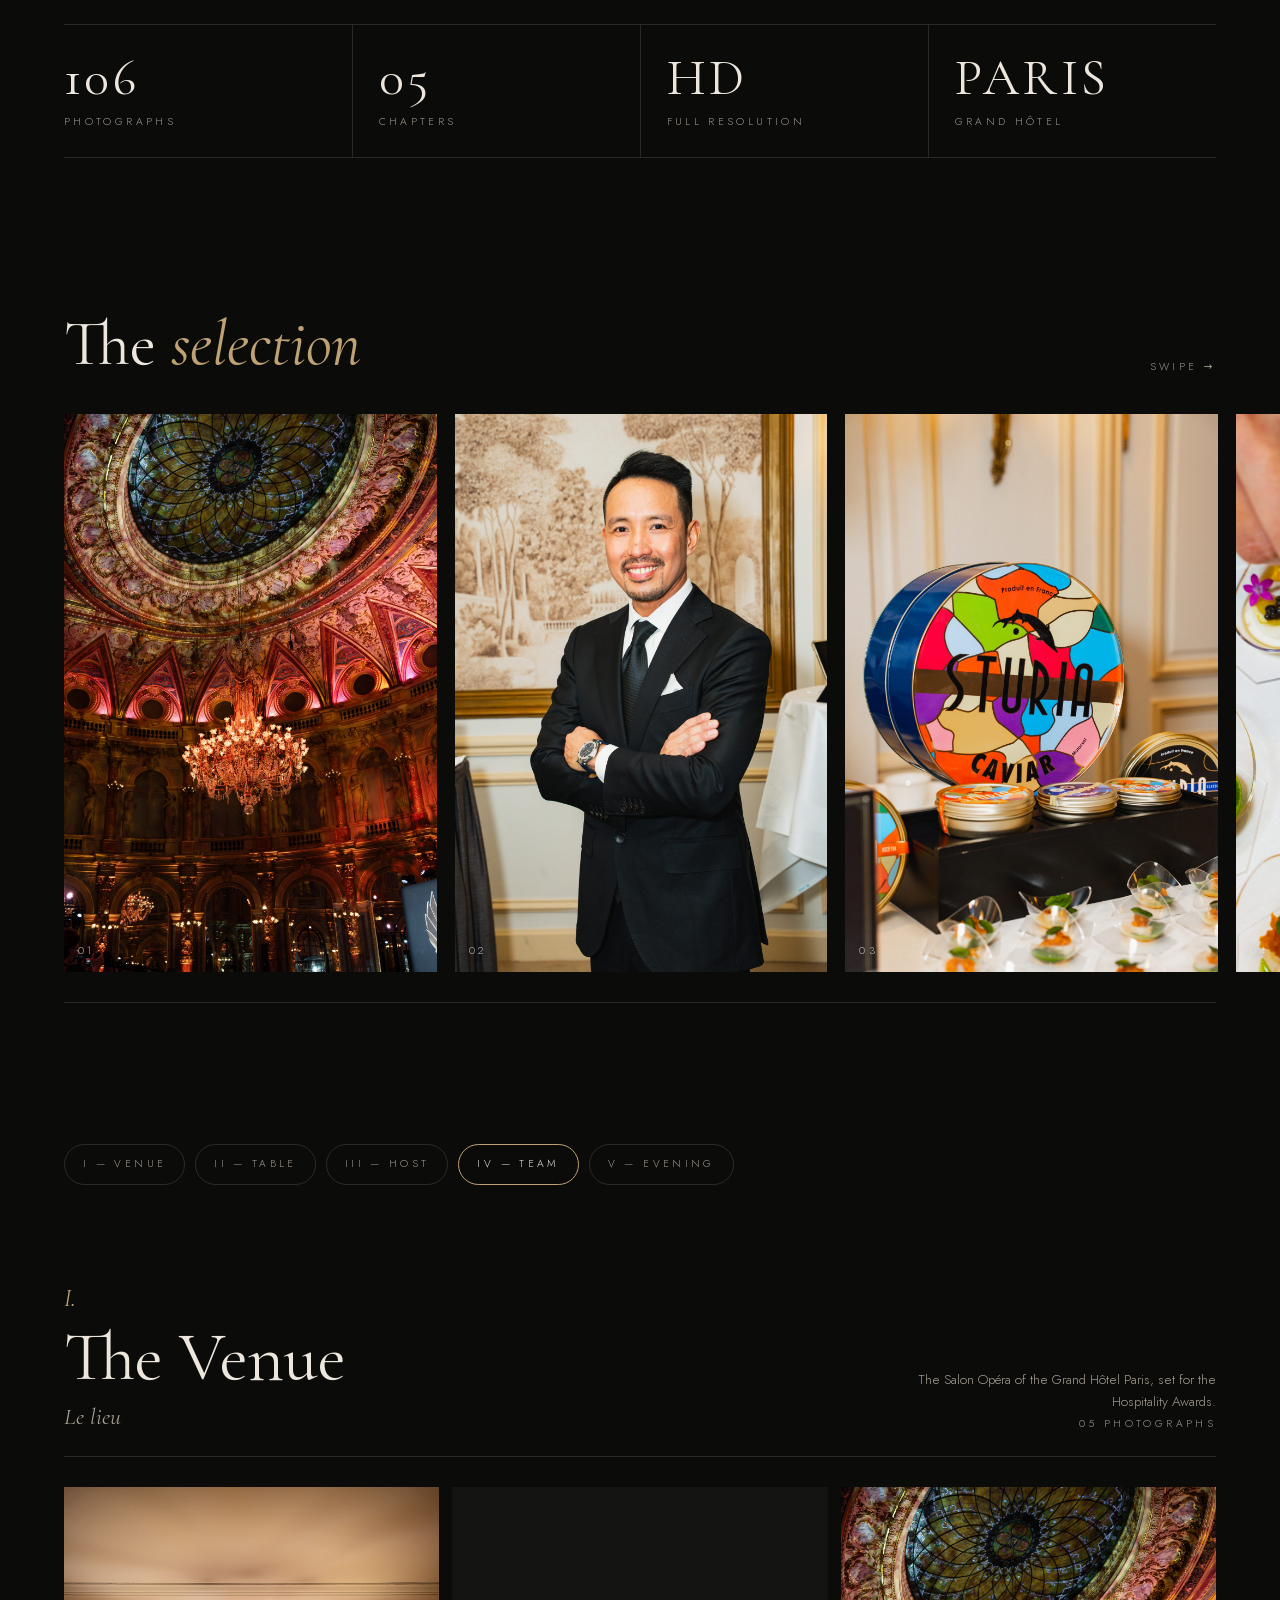
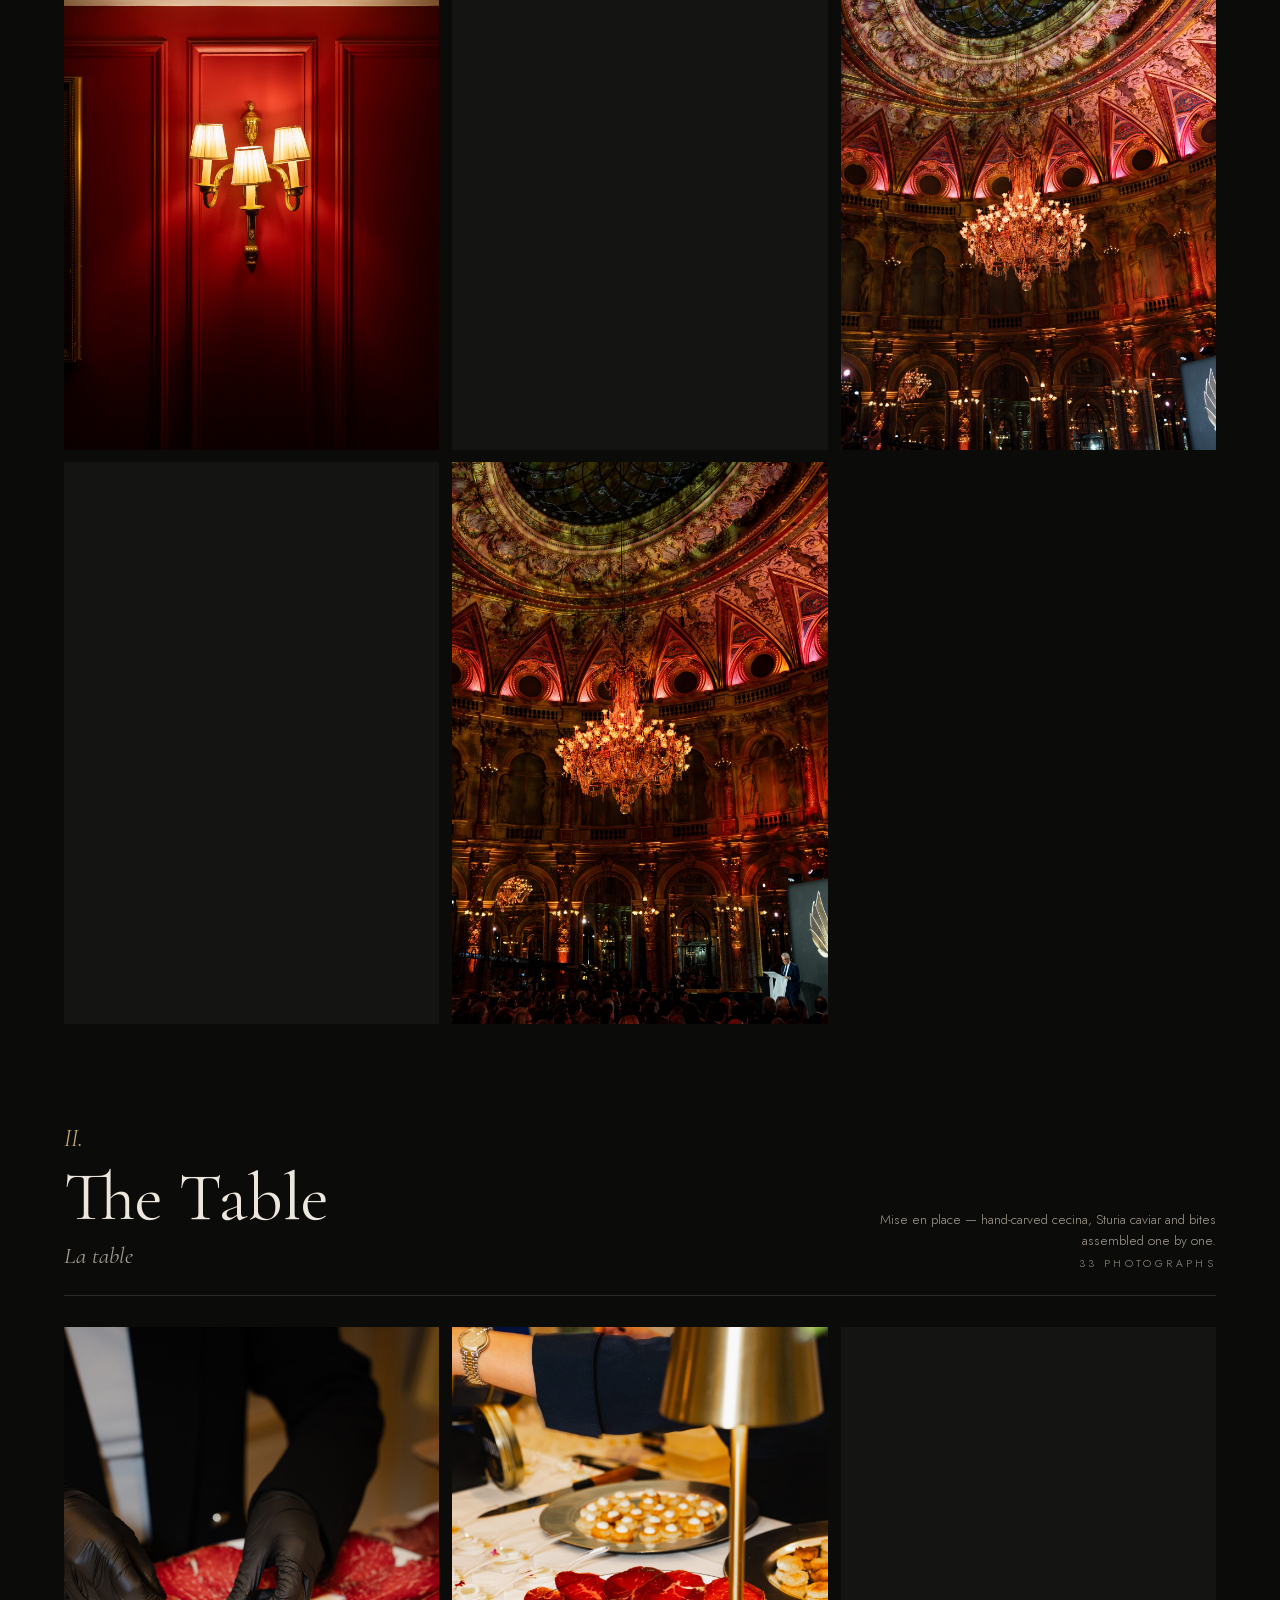
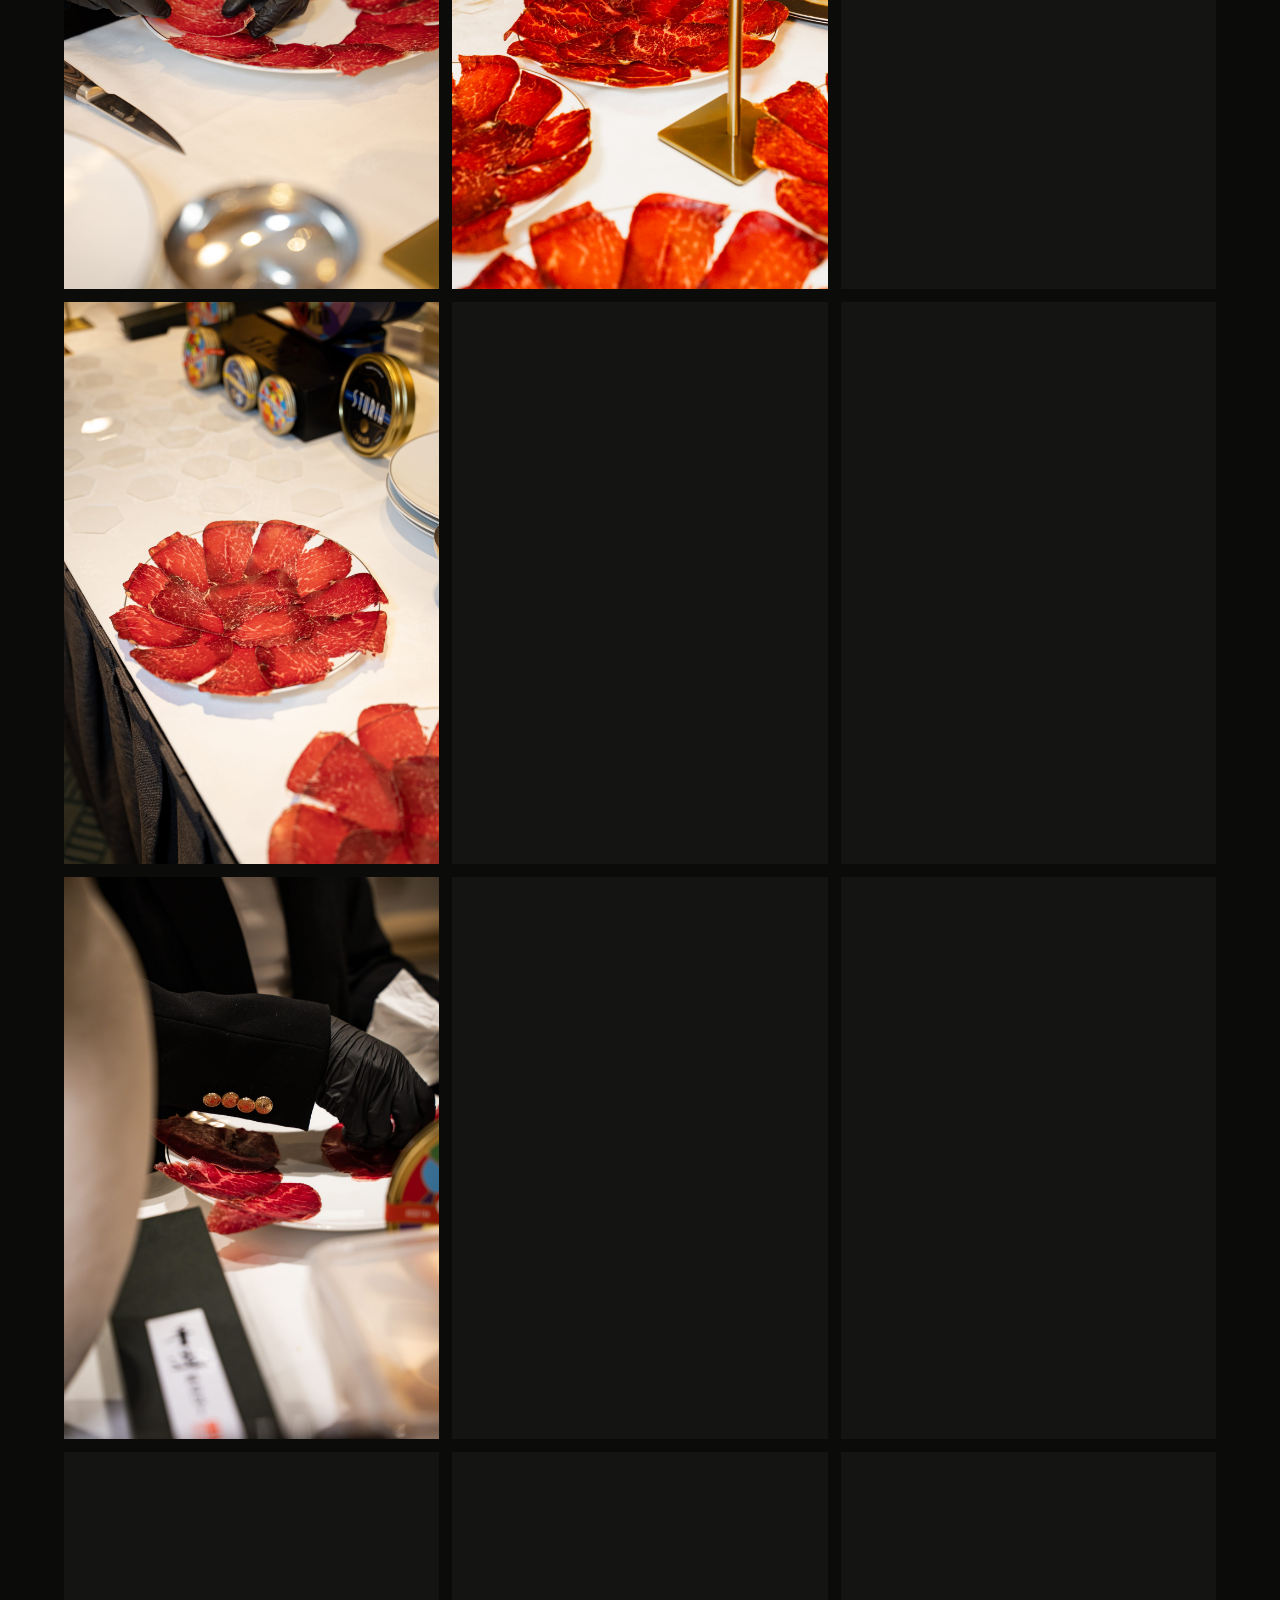
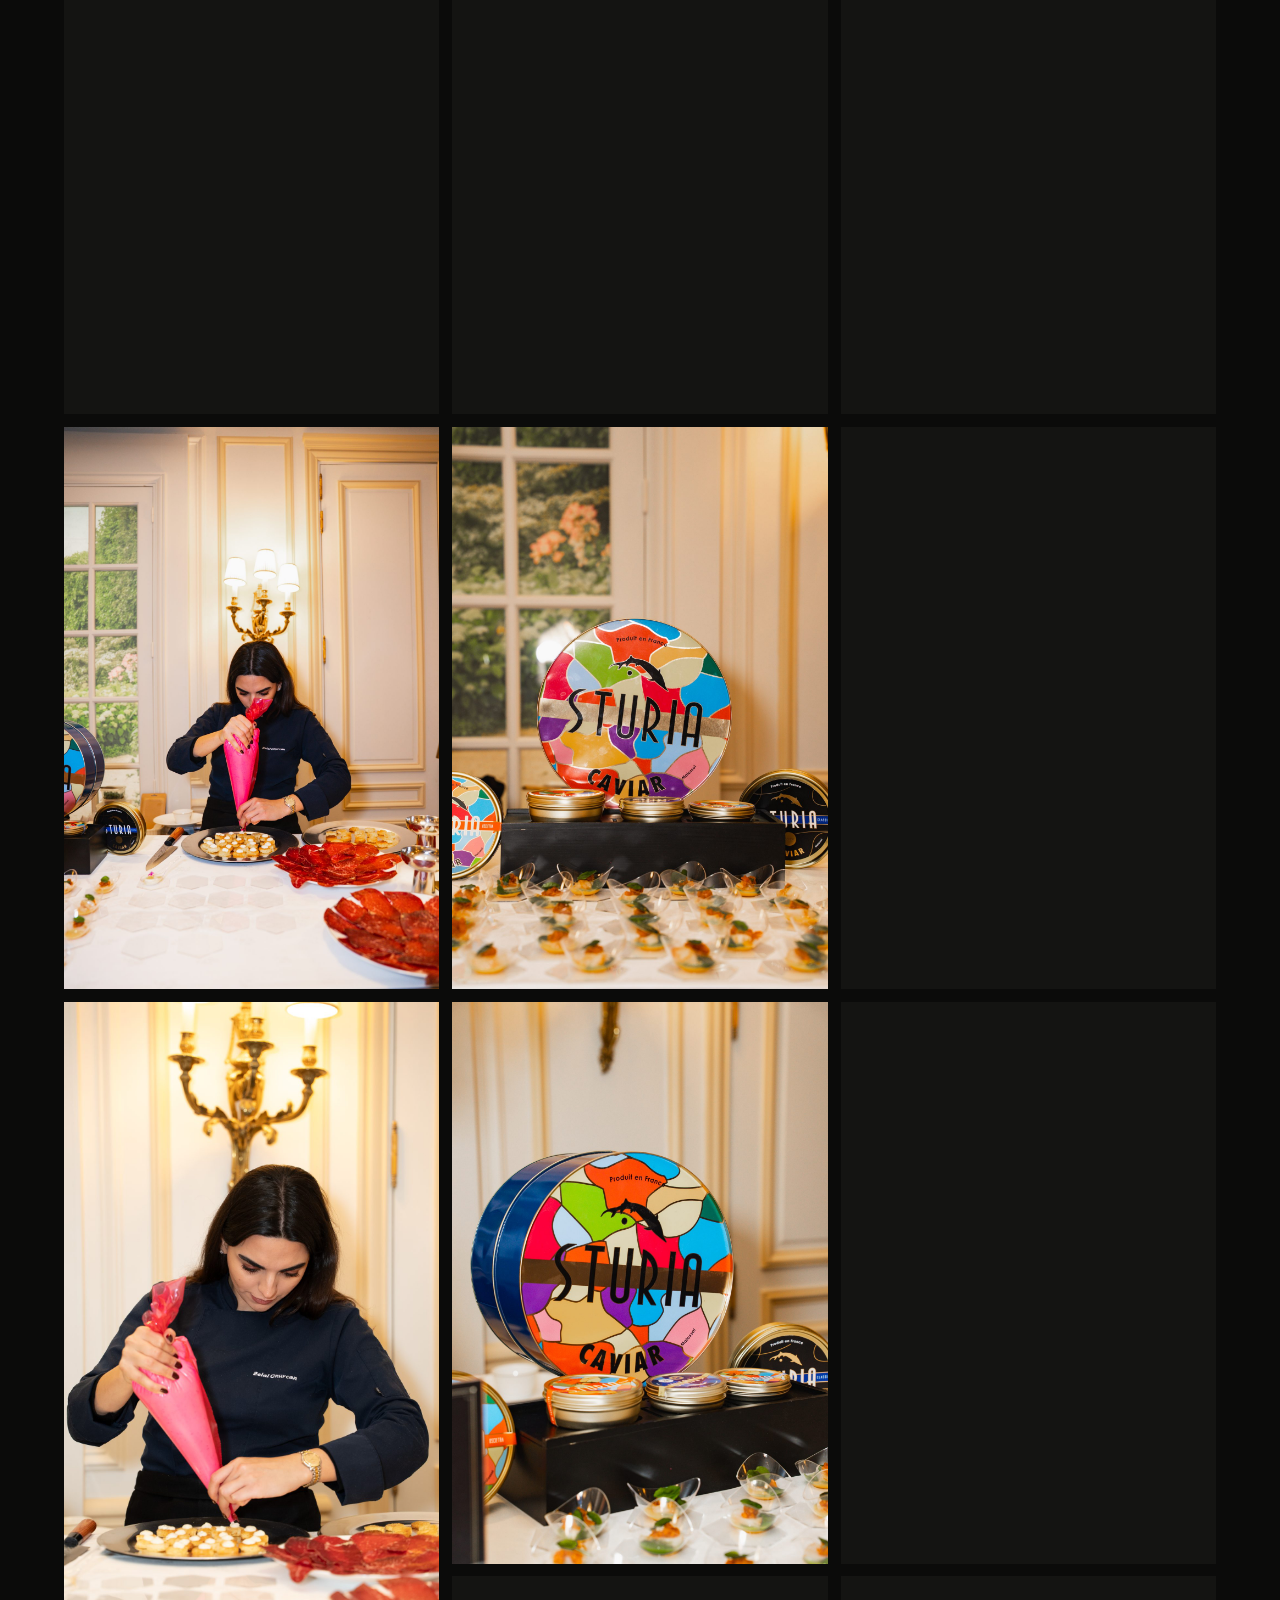
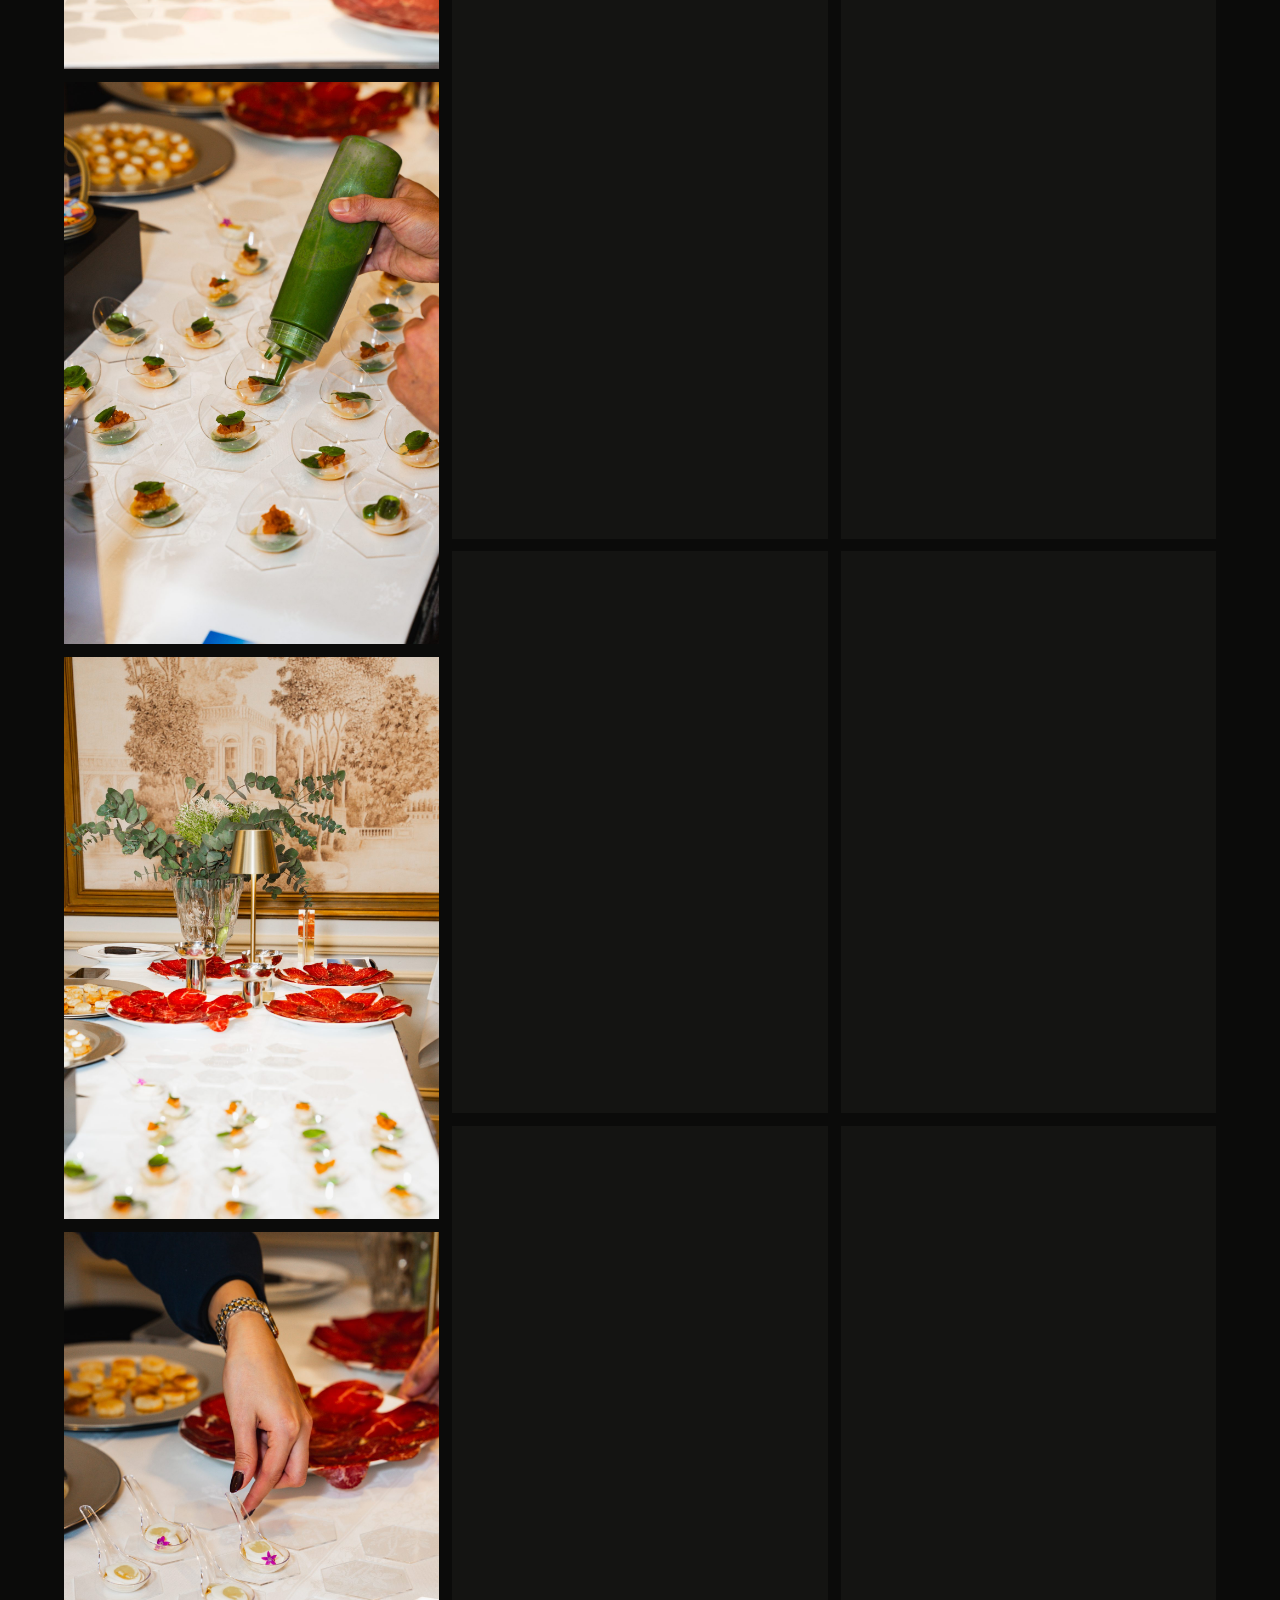
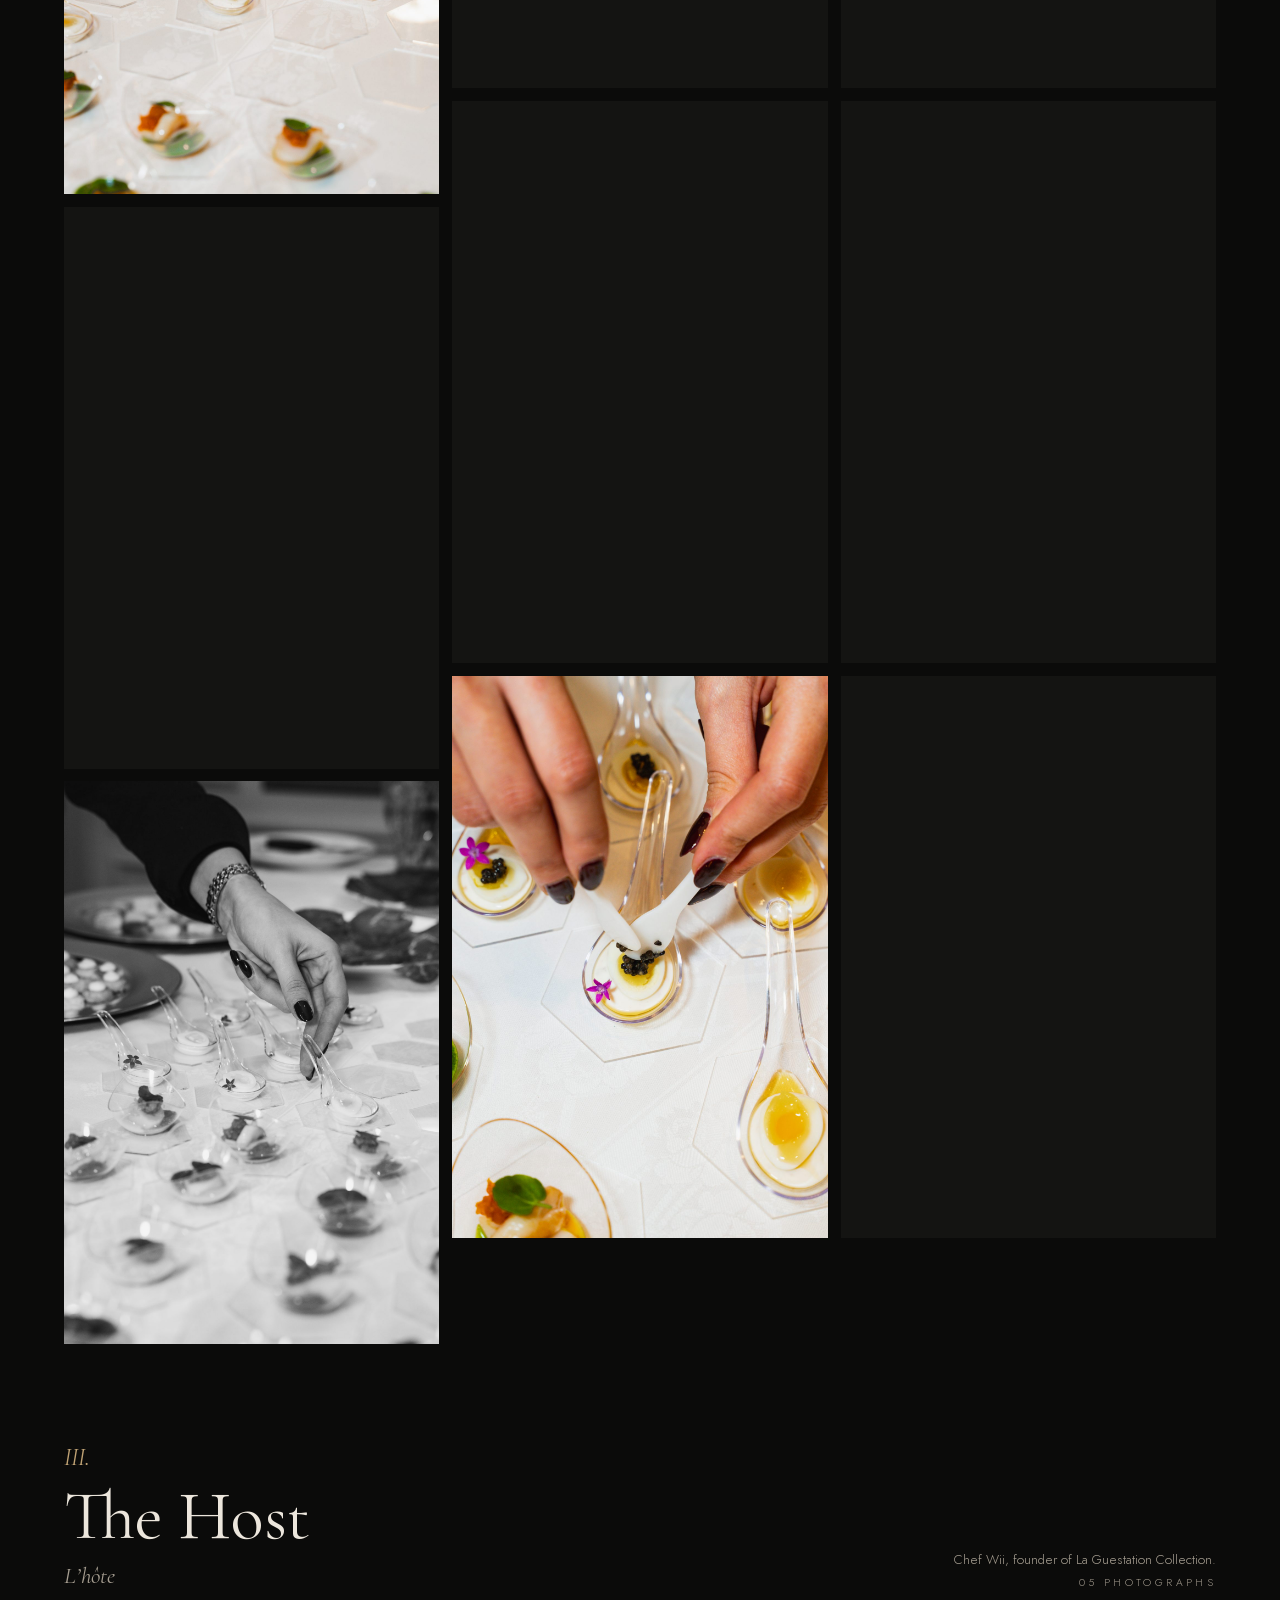
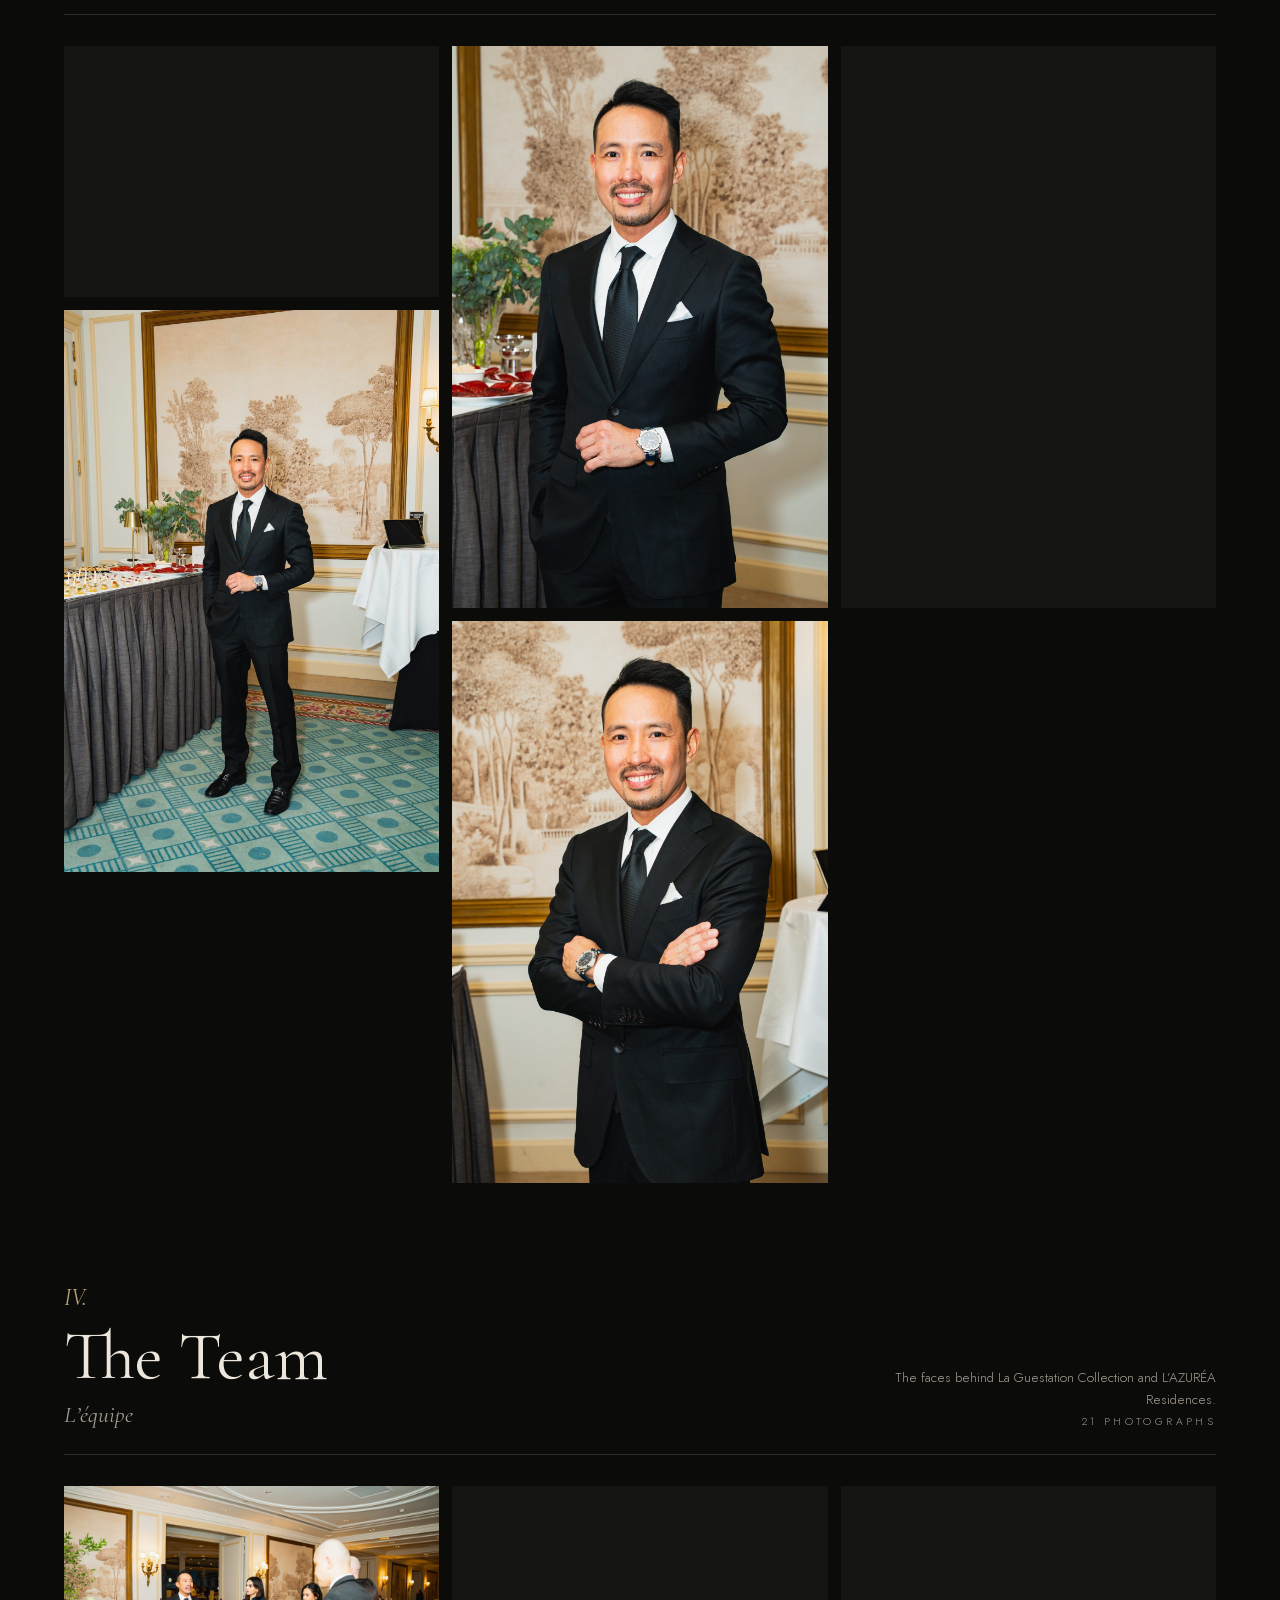
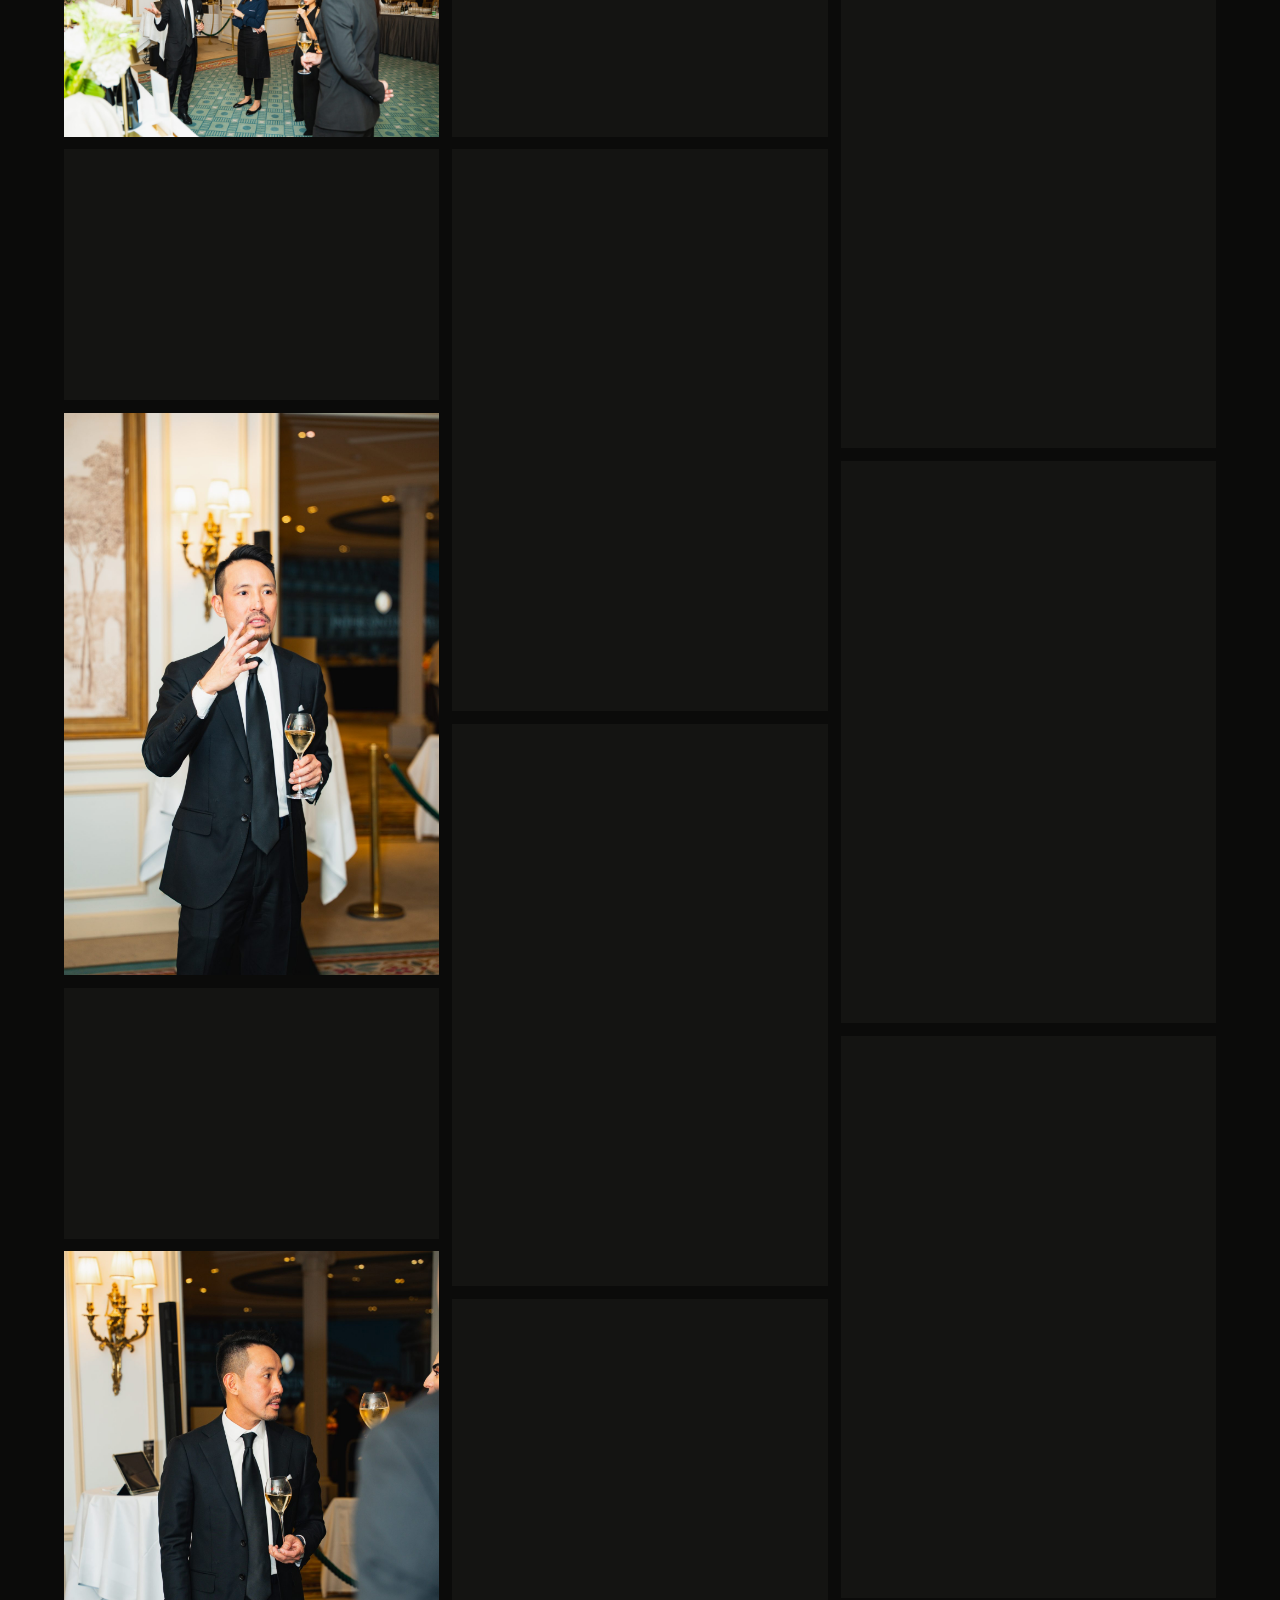
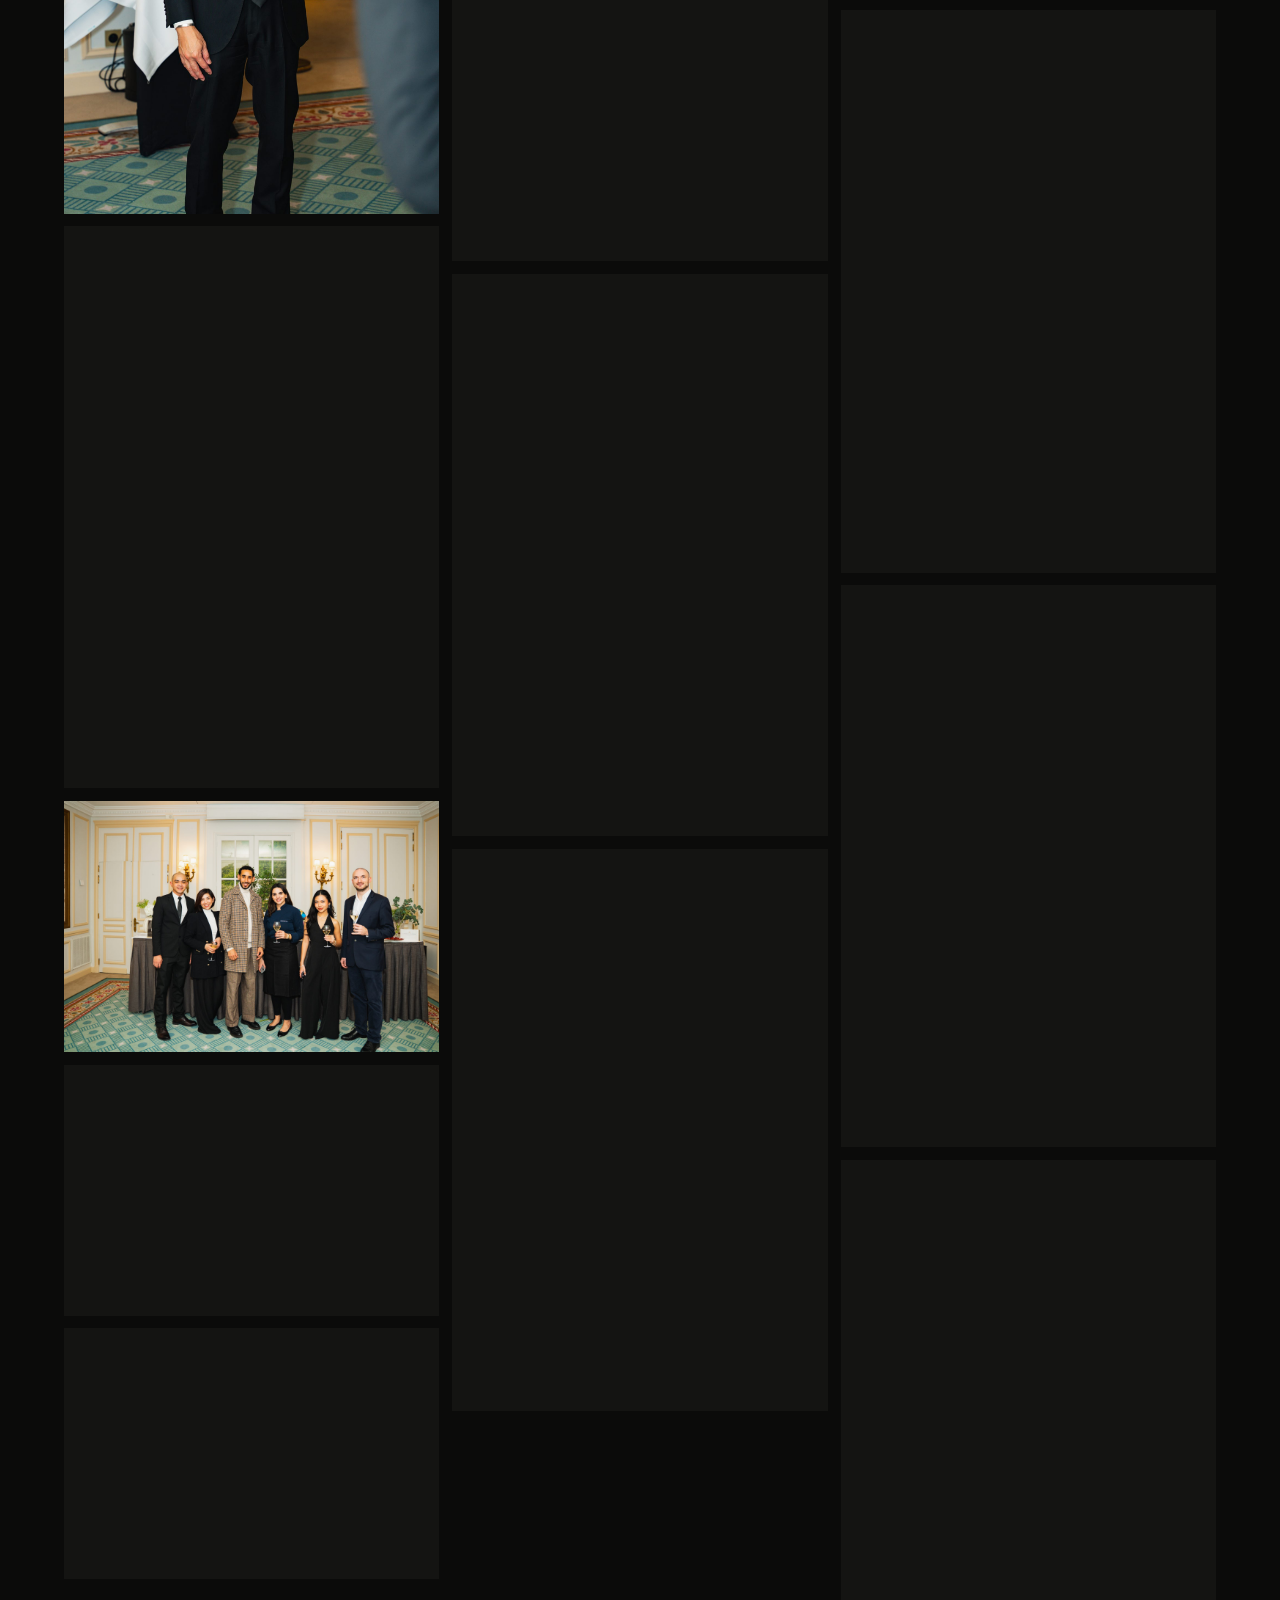
==== commit 07e63eb2: "Add files via upload" ====
--- a/grand-hotel-paris/index.html
+++ b/grand-hotel-paris/index.html
@@ -3,145 +3,302 @@
 <head>
 <meta charset="utf-8">
 <meta name="viewport" content="width=device-width,initial-scale=1,viewport-fit=cover">
-<title>Hospitality Awards · Grand Hôtel Paris — La Guestation Collection</title>
-<meta name="description" content="Photographs from the Hospitality Awards at the Grand Hôtel Paris — La Guestation Collection.">
-<meta property="og:title" content="La Guestation Collection — Grand Hôtel Paris">
-<meta property="og:description" content="Hospitality Awards · Grand Hôtel Paris · 23 November 2026">
-<meta property="og:image" content="photos/DSC09465.jpg">
-<link rel="icon" href="../assets/favicon.png">
-<meta name="theme-color" content="#0d141b">
+<title>Hospitality Awards — Grand Hôtel Paris · Viscap</title>
+<meta name="description" content="Event photography by Viscap — Hospitality Awards at the Grand Hôtel Paris, for La Guestation Collection.">
+<meta property="og:type" content="website">
+<meta property="og:title" content="Hospitality Awards — Grand Hôtel Paris · Viscap">
+<meta property="og:description" content="Event photography by Viscap for La Guestation Collection · 23.11.2026">
+<meta property="og:image" content="https://laguestationcollection-hub.github.io/books/grand-hotel-paris/photos/DSC09386.jpg">
+<meta property="og:image:width" content="1368"><meta property="og:image:height" content="2048"><meta name="twitter:card" content="summary_large_image">
+<meta name="theme-color" content="#0b0b0a">
+<link rel="preload" href="photos/DSC09381.jpg" as="image" media="(min-width:761px)"><link rel="preload" href="photos/DSC09386.jpg" as="image" media="(max-width:760px)">
+<link rel="preload" href="../assets/fonts/cg400.ttf" as="font" type="font/ttf" crossorigin>
 <style>
 @font-face{font-family:"CG";src:url(../assets/fonts/cg400.ttf) format("truetype");font-weight:400;font-display:swap}
 @font-face{font-family:"CG";src:url(../assets/fonts/cg400i.ttf) format("truetype");font-style:italic;font-weight:400;font-display:swap}
 @font-face{font-family:"Jost";src:url(../assets/fonts/jo300.ttf) format("truetype");font-weight:300;font-display:swap}
 @font-face{font-family:"Jost";src:url(../assets/fonts/jo400.ttf) format("truetype");font-weight:400;font-display:swap}
-:root{--bg:#0d141b;--bg2:#111a22;--ivory:#efe6d6;--muted:#9c907e;--gold:#c8a66a;--m:clamp(18px,4vw,56px)}
-*{box-sizing:border-box}html{scroll-behavior:smooth}
-body{margin:0;background:var(--bg);color:var(--ivory);font-family:Jost,system-ui,sans-serif;font-weight:300;-webkit-font-smoothing:antialiased}
-a{color:inherit}
-.top{position:fixed;inset:0 0 auto 0;z-index:20;display:flex;justify-content:space-between;align-items:center;padding:18px var(--m);transition:background .4s,backdrop-filter .4s}
-.top.s{background:rgba(13,20,27,.82);backdrop-filter:blur(10px);-webkit-backdrop-filter:blur(10px)}
-.brand{font-family:"CG",serif;letter-spacing:.32em;font-size:13px;text-decoration:none}
-.brand i{letter-spacing:.04em;color:var(--gold);margin-left:8px}
-.top nav{display:flex;gap:22px}.top nav a{font-size:10.5px;letter-spacing:.28em;text-transform:uppercase;text-decoration:none;color:var(--muted)}.top nav a:hover{color:var(--ivory)}
-@media(max-width:820px){.top nav{display:none}}
-.hero{position:relative;height:100vh;height:100svh;min-height:560px;overflow:hidden;display:flex;align-items:flex-end;justify-content:center;text-align:center}
-.hero img.bg{position:absolute;inset:0;width:100%;height:100%;object-fit:cover;object-position:50% 42%;transform:scale(1.08);animation:kb 14s ease-out forwards}
-@keyframes kb{to{transform:scale(1)}}
-.hero:after{content:"";position:absolute;inset:0;background:radial-gradient(ellipse 60% 45% at 50% 66%,rgba(13,20,27,.55),transparent 75%),linear-gradient(180deg,rgba(13,20,27,.6) 0%,rgba(13,20,27,.25) 30%,rgba(13,20,27,.7) 62%,var(--bg) 100%)}
-.hero .in{position:relative;z-index:2;padding:0 var(--m) clamp(56px,10vh,110px);max-width:900px;animation:up 1.6s .2s cubic-bezier(.2,.7,.2,1) both}
-@keyframes up{from{opacity:0;transform:translateY(24px)}}
-.hero .logo{width:min(400px,74vw);height:auto;margin-bottom:28px}
-.kick{font-size:10.5px;letter-spacing:.36em;text-transform:uppercase;color:var(--gold);margin:0 0 16px}
-.hero h1{font-family:"CG",serif;font-weight:400;font-size:clamp(38px,6.6vw,78px);line-height:1.02;margin:0}
-.hero h1 em{color:var(--gold)}
-.hero .date{margin:18px 0 0;font-family:"CG",serif;font-style:italic;font-size:clamp(17px,2vw,21px);color:var(--muted)}
-.intro{max-width:760px;margin:0 auto;padding:clamp(70px,12vw,140px) var(--m) clamp(40px,7vw,80px);text-align:center}
-.orn{display:flex;align-items:center;justify-content:center;gap:12px;margin:0 auto 34px}.orn span{width:56px;height:1px;background:linear-gradient(90deg,transparent,var(--gold))}.orn span+b+span{transform:scaleX(-1)}.orn b{width:7px;height:7px;transform:rotate(45deg);background:var(--gold)}
-.intro p{font-family:"CG",serif;font-size:clamp(21px,2.5vw,28px);line-height:1.5;margin:0}
-.intro p.fr{font-style:italic;color:var(--muted);font-size:clamp(17px,1.8vw,20px);margin-top:18px}
-.stats{display:flex;justify-content:center;gap:clamp(28px,6vw,80px);margin-top:48px}
-.stats div{text-align:center}.stats b{display:block;font-family:"CG",serif;font-weight:400;font-size:clamp(32px,4vw,44px);color:var(--gold)}.stats small{font-size:10px;letter-spacing:.3em;text-transform:uppercase;color:var(--muted)}
-.ch{padding:clamp(60px,9vw,120px) var(--m) 0;max-width:1680px;margin:0 auto}
-.ch-h{display:grid;grid-template-columns:auto 1fr;gap:6px clamp(20px,3vw,40px);align-items:end;margin-bottom:clamp(28px,4vw,48px);border-bottom:1px solid rgba(200,166,106,.22);padding-bottom:22px}
-.ch-h .num{grid-row:span 2;font-family:"CG",serif;font-size:clamp(56px,8vw,110px);line-height:.8;color:var(--gold);font-weight:400}
-.ch-h h2{margin:0;font-family:"CG",serif;font-weight:400;font-size:clamp(30px,4vw,52px);line-height:1}
-.ch-h h2 small{font-style:italic;font-size:.5em;color:var(--muted);margin-left:14px}
-.ch-h p{margin:0;color:var(--muted);font-size:14.5px;line-height:1.6;max-width:640px}
-.grid{columns:3 340px;column-gap:clamp(8px,1vw,14px)}
-.grid a{display:block;margin:0 0 clamp(8px,1vw,14px);break-inside:avoid;position:relative;overflow:hidden;background:var(--bg2);cursor:zoom-in}
-.grid img{display:block;width:100%;height:auto;transition:transform 1.2s cubic-bezier(.2,.7,.2,1),opacity .9s;opacity:0}
-.grid img.ld{opacity:1}
-.grid a:hover img{transform:scale(1.035)}
-.grid a:after{content:"";position:absolute;inset:0;box-shadow:inset 0 0 0 1px rgba(200,166,106,0);transition:box-shadow .4s}.grid a:hover:after{box-shadow:inset 0 0 0 1px rgba(200,166,106,.55)}
-@media(max-width:560px){.grid{columns:2 140px}}
-.rv{opacity:0;transform:translateY(28px);transition:opacity 1s,transform 1.1s cubic-bezier(.2,.7,.2,1)}.rv.on{opacity:1;transform:none}
-footer{margin-top:clamp(90px,12vw,160px);padding:70px var(--m) 60px;text-align:center;border-top:1px solid rgba(200,166,106,.18)}
-footer img{width:min(240px,60vw);opacity:.95}
-footer .links{display:flex;flex-wrap:wrap;justify-content:center;gap:12px;margin:34px 0}
-footer .links a{font-size:10.5px;letter-spacing:.28em;text-transform:uppercase;text-decoration:none;border:1px solid rgba(200,166,106,.45);border-radius:40px;padding:12px 22px;transition:background .3s,color .3s}
-footer .links a:hover{background:var(--gold);color:var(--bg)}
-footer p{font-size:12px;color:var(--muted);letter-spacing:.06em;line-height:1.8;margin:0}
-footer p em{font-family:"CG",serif;font-size:15px;color:var(--ivory)}
-.lb{position:fixed;inset:0;z-index:50;background:rgba(8,12,16,.97);display:none;align-items:center;justify-content:center;touch-action:pan-y}
-.lb.on{display:flex}
-.lb img{max-width:92vw;max-height:84vh;max-height:84svh;object-fit:contain;box-shadow:0 30px 80px rgba(0,0,0,.6);transition:opacity .25s}
-.lb button,.lb a.dl{position:absolute;background:none;border:0;color:var(--ivory);cursor:pointer;font:inherit}
-.lb .x{top:16px;right:18px;font-size:30px;line-height:1;padding:10px}
-.lb .p,.lb .n{top:50%;transform:translateY(-50%);font-size:40px;padding:20px;opacity:.7}.lb .p{left:6px}.lb .n{right:6px}
-.lb .p:hover,.lb .n:hover{opacity:1;color:var(--gold)}
-.lb .bar{position:absolute;bottom:0;left:0;right:0;display:flex;justify-content:space-between;align-items:center;padding:16px 22px calc(16px + env(safe-area-inset-bottom));font-size:11px;letter-spacing:.24em;text-transform:uppercase;color:var(--muted)}
-.lb a.dl{position:static;text-decoration:none;color:var(--gold);letter-spacing:.24em}
-@media(max-width:700px){.lb .p,.lb .n{display:none}}
+:root{--ink:#0b0b0a;--ink2:#141412;--paper:#ece6dc;--soft:#a59d90;--line:rgba(236,230,220,.14);--gold:#bfa274;--m:clamp(20px,5vw,64px);--ease:cubic-bezier(.22,.7,.12,1)}
+*,*:before,*:after{box-sizing:border-box}
+html{-webkit-text-size-adjust:100%;scroll-behavior:smooth}
+body{margin:0;background:var(--ink);color:var(--paper);font:300 15px/1.6 Jost,system-ui,sans-serif;-webkit-font-smoothing:antialiased;overflow-x:hidden}
+body.lock{overflow:hidden}
+a{color:inherit;text-decoration:none}
+img{display:block;max-width:100%}
+.serif{font-family:CG,Georgia,serif;font-weight:400}
+.cap{font-size:10.5px;letter-spacing:.32em;text-transform:uppercase}
+/* grain */
+body:after{content:"";position:fixed;inset:-50%;z-index:90;pointer-events:none;opacity:.045;background-image:url("data:image/svg+xml,%3Csvg xmlns='http://www.w3.org/2000/svg' width='160' height='160'%3E%3Cfilter id='n'%3E%3CfeTurbulence type='fractalNoise' baseFrequency='.9' numOctaves='2' stitchTiles='stitch'/%3E%3C/filter%3E%3Crect width='100%25' height='100%25' filter='url(%23n)'/%3E%3C/svg%3E");animation:gr 1.2s steps(4) infinite}
+@keyframes gr{0%{transform:translate(0,0)}25%{transform:translate(-3%,2%)}50%{transform:translate(2%,-3%)}75%{transform:translate(-2%,-1%)}}
+/* loader */
+.ld{position:fixed;inset:0;z-index:100;background:var(--ink);display:grid;place-items:center;transition:opacity .9s var(--ease) .1s,visibility 0s 1s}
+.ld.out{opacity:0;visibility:hidden}
+.ld .w{display:flex;overflow:hidden;font-family:CG,serif;font-size:clamp(34px,8vw,64px);letter-spacing:.42em;padding-left:.42em}
+.ld .w span{display:block;transform:translateY(105%);animation:rise .9s var(--ease) forwards}
+.ld .bar{position:absolute;left:50%;bottom:18%;width:120px;height:1px;margin-left:-60px;background:var(--line);overflow:hidden}
+.ld .bar i{position:absolute;inset:0;background:var(--gold);transform:scaleX(0);transform-origin:left;animation:fill 1.3s var(--ease) .2s forwards}
+@keyframes rise{to{transform:none}}@keyframes fill{to{transform:none}}
+/* header */
+.hd{position:fixed;inset:0 0 auto;z-index:40;display:flex;align-items:center;justify-content:space-between;padding:calc(14px + env(safe-area-inset-top)) var(--m) 14px;transition:background .5s,border-color .5s;border-bottom:1px solid transparent}
+.hd.s{background:rgba(11,11,10,.78);-webkit-backdrop-filter:blur(14px) saturate(1.2);backdrop-filter:blur(14px) saturate(1.2);border-color:var(--line)}
+.mark{display:flex;flex-direction:column;line-height:1}
+.mark b{font:400 19px/1 CG,serif;letter-spacing:.38em}
+.mark small{font-size:8.5px;letter-spacing:.42em;color:var(--soft);margin-top:6px;text-transform:uppercase}
+.hd nav{display:flex;align-items:center;gap:26px}
+.hd nav a{color:var(--soft);transition:color .3s}.hd nav a:hover{color:var(--paper)}
+.pill{border:1px solid rgba(191,162,116,.55);border-radius:99px;padding:10px 18px;color:var(--paper)!important}
+.pill:hover{background:var(--gold);color:var(--ink)!important;border-color:var(--gold)}
+@media(max-width:760px){.hd nav .hide{display:none}.hd nav{gap:14px}.pill{padding:9px 14px}}
+/* hero */
+.hero{position:relative;height:100vh;height:100svh;min-height:600px;overflow:hidden}
+.hero .bg{position:absolute;inset:-6% 0 0;height:112%;width:100%;object-fit:cover;object-position:50% 40%;transform:scale(1.12);transition:transform 2.6s var(--ease);will-change:transform}
+.ready .hero .bg{transform:scale(1)}
+.hero:after{content:"";position:absolute;inset:0;background:linear-gradient(90deg,rgba(11,11,10,.55),rgba(11,11,10,0) 70%),linear-gradient(180deg,rgba(11,11,10,.62) 0%,rgba(11,11,10,.25) 30%,rgba(11,11,10,.7) 60%,var(--ink) 100%)}
+.hero .in{position:absolute;z-index:2;left:var(--m);right:var(--m);bottom:calc(clamp(40px,8vh,90px) + env(safe-area-inset-bottom))}
+.hero .meta{display:flex;justify-content:space-between;align-items:flex-end;gap:20px;border-top:1px solid var(--line);padding-top:18px;margin-top:clamp(26px,4vh,44px)}
+.hero .meta div{color:var(--soft)}.hero .meta div b{display:block;color:var(--paper);font-weight:400;letter-spacing:.06em;font-size:13px;margin-top:5px;text-transform:none}
+.hero h1{margin:0;font:400 clamp(46px,10.5vw,148px)/.92 CG,serif;letter-spacing:-.01em}
+.hero h1 em{display:block;color:var(--gold);font-size:.52em;letter-spacing:0;margin-top:.18em}
+.hero .k{color:var(--gold);margin-bottom:18px}
+.ln{display:block;overflow:hidden}.ln>span{display:block;transform:translateY(110%);transition:transform 1.3s var(--ease)}
+.ready .ln>span{transform:none}
+.ready .ln:nth-child(2)>span{transition-delay:.12s}.ready .ln:nth-child(3)>span{transition-delay:.24s}
+.fd{opacity:0;transform:translateY(14px);transition:opacity 1.2s var(--ease) .5s,transform 1.2s var(--ease) .5s}.ready .fd{opacity:1;transform:none}
+@media(max-width:760px){.hero .meta{flex-wrap:wrap}.hero .meta div{flex:1 1 40%}}
+/* reveal */
+.rv{opacity:0;transform:translateY(34px);transition:opacity 1.1s var(--ease),transform 1.2s var(--ease)}.rv.on{opacity:1;transform:none}
+/* note */
+.note{display:grid;grid-template-columns:minmax(0,1fr) minmax(0,1.6fr);gap:clamp(28px,6vw,120px);padding:clamp(90px,14vw,190px) var(--m) clamp(70px,10vw,140px);max-width:1500px;margin:0 auto}
+.note .lbl{color:var(--soft)}.note .lbl b{display:block;color:var(--gold);font-weight:400;margin-bottom:14px}
+.note p.big{margin:0;font:400 clamp(26px,3.3vw,44px)/1.28 CG,serif}
+.note p.big em{color:var(--gold)}
+.note p.fr{margin:28px 0 0;color:var(--soft);font:italic 400 clamp(17px,1.6vw,20px)/1.55 CG,serif;max-width:640px}
+.sig{display:flex;align-items:center;gap:16px;margin-top:40px;color:var(--soft)}.sig i{width:46px;height:1px;background:var(--gold)}
+@media(max-width:860px){.note{grid-template-columns:1fr}}
+/* facts */
+.facts{display:grid;grid-template-columns:repeat(4,1fr);border-top:1px solid var(--line);border-bottom:1px solid var(--line);margin:0 var(--m)}
+.facts div{padding:28px 0 26px;border-left:1px solid var(--line);padding-left:clamp(14px,2vw,28px)}.facts div:first-child{border-left:0;padding-left:0}
+.facts b{display:block;font:400 clamp(30px,4vw,52px)/1 CG,serif;margin-bottom:10px}
+.facts span{color:var(--soft)}
+@media(max-width:760px){.facts{grid-template-columns:1fr 1fr}.facts div:nth-child(3){border-left:0;padding-left:0}.facts div:nth-child(n+3){border-top:1px solid var(--line)}}
+/* highlights */
+.hl{padding:clamp(80px,12vw,160px) 0 0}
+.sh{display:flex;justify-content:space-between;align-items:flex-end;gap:20px;padding:0 var(--m);margin-bottom:clamp(24px,3vw,40px)}
+.sh h2{margin:0;font:400 clamp(34px,5vw,72px)/1 CG,serif}.sh h2 em{color:var(--gold)}
+.sh .cap{color:var(--soft)}
+.track{display:flex;gap:clamp(10px,1.4vw,20px);overflow-x:auto;scroll-snap-type:x mandatory;padding:0 var(--m) 8px;scrollbar-width:none;-webkit-overflow-scrolling:touch;cursor:grab}
+.track::-webkit-scrollbar{display:none}
+.track a{flex:0 0 auto;height:clamp(380px,62vh,640px);scroll-snap-align:start;scroll-margin-left:var(--m);position:relative;overflow:hidden;background:var(--ink2)}
+.track img{height:100%;width:auto;object-fit:cover;transition:transform 1.4s var(--ease)}
+.track a:hover img{transform:scale(1.04)}
+.track a .no{position:absolute;left:14px;bottom:12px;color:rgba(236,230,220,.8);text-shadow:0 1px 8px rgba(0,0,0,.6)}
+.prog{margin:22px var(--m) 0;height:1px;background:var(--line);position:relative}.prog i{position:absolute;left:0;top:0;bottom:0;width:0;background:var(--gold);transition:width .15s linear}
+@media(max-width:760px){.track a{height:58vh}}
+/* chapters */
+.idx{display:flex;gap:10px;overflow-x:auto;scrollbar-width:none;padding:clamp(80px,11vw,150px) var(--m) 0}
+.idx::-webkit-scrollbar{display:none}
+.idx a{flex:0 0 auto;border:1px solid var(--line);border-radius:99px;padding:11px 18px;color:var(--soft);transition:all .3s}
+.idx a:hover,.idx a.on{border-color:var(--gold);color:var(--paper)}
+.ch{padding:clamp(56px,8vw,110px) var(--m) 0;max-width:1720px;margin:0 auto}
+.chh{display:grid;grid-template-columns:1fr auto;align-items:end;gap:clamp(16px,3vw,44px);padding-bottom:22px;margin-bottom:clamp(18px,2.4vw,34px);border-bottom:1px solid var(--line)}
+.chh .n{display:block;font:italic 400 clamp(18px,2vw,24px)/1 CG,serif;color:var(--gold);margin-bottom:14px}
+.chh h3{margin:0;font:400 clamp(36px,5.4vw,78px)/.95 CG,serif}
+.chh h3 small{display:block;font:italic 400 .34em/1.4 CG,serif;color:var(--soft);margin-top:10px}
+.chh p{margin:0;max-width:340px;color:var(--soft);font-size:13.5px;text-align:right}
+.chh .cnt{color:var(--soft)}
+@media(max-width:760px){.chh{grid-template-columns:1fr}.chh p{grid-column:1/-1;text-align:left;max-width:none}}
+.grid{columns:3 320px;column-gap:clamp(8px,1vw,14px)}
+.grid a{display:block;margin:0 0 clamp(8px,1vw,14px);break-inside:avoid;position:relative;overflow:hidden;background:var(--ink2)}
+.grid img{width:100%;height:auto;opacity:0;transform:scale(1.04);transition:opacity 1s var(--ease),transform 1.6s var(--ease)}
+.grid img.ok{opacity:1;transform:none}
+.grid a:hover img.ok{transform:scale(1.03)}
+@media(max-width:560px){.grid{columns:2;column-gap:6px}.grid a{margin-bottom:6px}}
+/* download */
+.dl{margin:clamp(100px,14vw,200px) var(--m) 0;position:relative;overflow:hidden;min-height:clamp(440px,70vh,680px);display:flex;align-items:flex-end}
+.dl img{position:absolute;inset:0;width:100%;height:100%;object-fit:cover;filter:brightness(.5)}.dl:after{content:"";position:absolute;inset:0;background:linear-gradient(180deg,rgba(11,11,10,.1) 20%,rgba(11,11,10,.85) 80%)}.dl .in{z-index:2}
+.dl .in{position:relative;padding:clamp(28px,5vw,72px);max-width:760px}
+.dl h2{margin:14px 0 18px;font:400 clamp(38px,6vw,84px)/.95 CG,serif}.dl h2 em{color:var(--gold)}
+.dl p{color:rgba(236,230,220,.78);margin:0 0 30px;max-width:520px}
+.btn{display:inline-flex;align-items:center;gap:14px;background:var(--paper);color:var(--ink);padding:17px 26px;border-radius:99px;transition:background .35s,transform .35s var(--ease)}
+.btn:hover{background:var(--gold);transform:translateY(-2px)}
+.btn svg{width:15px;height:15px}
+.dl small{display:block;margin-top:18px;color:var(--soft)}
+/* footer */
+.ft{padding:clamp(100px,14vw,180px) var(--m) calc(40px + env(safe-area-inset-bottom));max-width:1500px;margin:0 auto}
+.ft .w{font:400 clamp(64px,17vw,250px)/.8 CG,serif;letter-spacing:.06em;margin:0 0 clamp(30px,5vw,60px);background:linear-gradient(180deg,var(--paper),rgba(236,230,220,.35));-webkit-background-clip:text;background-clip:text;color:transparent}
+.ft .row{display:grid;grid-template-columns:1.4fr 1fr 1fr;gap:30px;border-top:1px solid var(--line);padding-top:30px}
+.ft .row div{color:var(--soft)}.ft .row b{display:block;color:var(--gold);font-weight:400;margin-bottom:12px}
+.ft .row a{color:var(--paper);border-bottom:1px solid var(--line);transition:border-color .3s}.ft .row a:hover{border-color:var(--gold)}
+.ft .bot{display:flex;justify-content:space-between;margin-top:60px;color:var(--soft)}
+@media(max-width:760px){.ft .row{grid-template-columns:1fr}.ft .bot{flex-direction:column;gap:8px}}
+/* sticky mobile cta */
+.sticky{position:fixed;left:12px;right:12px;bottom:calc(12px + env(safe-area-inset-bottom));z-index:45;display:none;justify-content:space-between;align-items:center;gap:12px;background:rgba(20,20,18,.86);-webkit-backdrop-filter:blur(16px);backdrop-filter:blur(16px);border:1px solid var(--line);border-radius:99px;padding:8px 8px 8px 20px;transform:translateY(140%);transition:transform .6s var(--ease)}
+.sticky.on{transform:none}
+.sticky .btn{padding:13px 18px;white-space:nowrap}.sticky>span{white-space:nowrap}
+@media(max-width:760px){.sticky{display:flex}}
+/* lightbox */
+.lb{position:fixed;inset:0;z-index:80;background:rgba(8,8,7,.97);display:flex;align-items:center;justify-content:center;opacity:0;visibility:hidden;transition:opacity .45s var(--ease),visibility 0s .45s;touch-action:none}
+.lb.on{opacity:1;visibility:visible;transition:opacity .45s var(--ease)}
+.lb .st{position:relative;width:100%;height:100%;display:flex;align-items:center;justify-content:center}
+.lb img{max-width:94vw;max-height:80vh;max-height:80svh;object-fit:contain;transition:opacity .3s,transform .45s var(--ease);user-select:none;-webkit-user-drag:none}
+.lb .top,.lb .bt{position:absolute;left:0;right:0;display:flex;justify-content:space-between;align-items:center;padding:calc(16px + env(safe-area-inset-top)) var(--m) 16px;color:var(--soft)}
+.lb .top{top:0}.lb .bt{bottom:0;padding:16px var(--m) calc(20px + env(safe-area-inset-bottom))}
+.lb button{background:none;border:0;color:var(--paper);font:inherit;cursor:pointer;padding:8px}
+.lb .x{font-size:11px;letter-spacing:.32em;text-transform:uppercase}
+.lb .nv{position:absolute;top:50%;transform:translateY(-50%);width:54px;height:54px;border:1px solid var(--line);border-radius:50%;display:grid;place-items:center;transition:border-color .3s}
+.lb .nv:hover{border-color:var(--gold)}.lb .p{left:var(--m)}.lb .n{right:var(--m)}
+.lb .nv svg{width:16px;height:16px}
+.lb .sv{color:var(--gold)}
+@media(max-width:760px){.lb .nv{display:none}}
+@media(prefers-reduced-motion:reduce){*{transition:none!important;animation:none!important}.ln>span,.rv,.fd,.grid img{transform:none!important;opacity:1!important}}
 </style>
 </head>
 <body>
-<header class="top" id="top">
-  <a class="brand" href="#">LA GUESTATION<i>Collection</i></a>
-  <nav id="nav"></nav>
+<div class="ld" id="ld" aria-hidden="true"><div class="w"><span>V</span><span style="animation-delay:.05s">I</span><span style="animation-delay:.1s">S</span><span style="animation-delay:.15s">C</span><span style="animation-delay:.2s">A</span><span style="animation-delay:.25s">P</span></div><div class="bar"><i></i></div></div>
+
+<header class="hd" id="hd">
+  <a class="mark" href="#top" aria-label="Viscap"><b>VISCAP</b><small>Vision · Caption</small></a>
+  <nav class="cap">
+    <a class="hide" href="#gallery">Gallery</a>
+    <a class="hide" href="https://www.instagram.com/vision.caption/" target="_blank" rel="noopener">Instagram</a>
+    <a class="pill" href="https://www.swisstransfer.com/dl/01a20db5-c127-7578-9158-ff02b7f848f6" target="_blank" rel="noopener">Download</a>
+  </nav>
 </header>
-<section class="hero">
-  <img class="bg" src="photos/DSC09381.jpg" alt="Grand Hôtel Paris, salle Opéra" fetchpriority="high">
+
+<section class="hero" id="top">
+  <picture><source media="(max-width:760px)" srcset="photos/DSC09386.jpg"><img class="bg" id="hbg" src="photos/DSC09381.jpg" alt="Salon Opéra, Grand Hôtel Paris"></picture>
   <div class="in">
-    <img class="logo" src="../assets/logo-ivory.png" alt="La Guestation Collection">
-    <p class="kick">Hospitality Awards · Grand Hôtel Paris</p>
-    <h1>An evening at the <em>Grand Hôtel</em></h1>
-    <p class="date">23 November 2026</p>
+    <p class="k cap fd">Event photography</p>
+    <h1><span class="ln"><span>Hospitality</span></span><span class="ln"><span>Awards</span></span><span class="ln"><span><em>at the Grand Hôtel Paris</em></span></span></h1>
+    <div class="meta cap fd">
+      <div>Date<b>23 November 2026</b></div>
+      <div>Location<b>Grand Hôtel Paris</b></div>
+      <div>Client<b>La Guestation Collection</b></div>
+      <div>Photography<b>Viscap</b></div>
+    </div>
   </div>
 </section>
-<section class="intro rv">
-  <div class="orn"><span></span><b></b><span></span></div>
-  <p>On the night of the Hospitality Awards, La Guestation Collection welcomed its guests at the Grand Hôtel Paris — an evening of gastronomy, encounters and the art of modern hospitality.</p>
-  <p class="fr">Lors des Hospitality Awards, La Guestation Collection a reçu ses invités au Grand Hôtel Paris — une soirée de gastronomie, de rencontres et d’art de l’hospitalité moderne.</p>
-  <div class="stats"><div><b id="sN">0</b><small>Photographs</small></div><div><b>05</b><small>Chapters</small></div><div><b>01</b><small>Evening</small></div></div>
+
+<section class="note">
+  <div class="lbl cap rv"><b>N° 01</b>A word from the studio</div>
+  <div class="rv">
+    <p class="big">Thank you for welcoming us to an evening of <em>gastronomy</em>, encounters and modern hospitality. Here is the full story of the night — <em>106 photographs</em>, in five chapters.</p>
+    <p class="fr">Merci de nous avoir accueillis pour cette soirée. Vous trouverez ici l’ensemble des photographies de l’événement, et le lien pour toutes les télécharger en haute définition.</p>
+    <div class="sig cap"><i></i>Ayoub Hamouni — Viscap</div>
+  </div>
 </section>
+
+<div class="facts cap rv">
+  <div><b class="cnt" data-to="106">0</b><span>Photographs</span></div>
+  <div><b>05</b><span>Chapters</span></div>
+  <div><b>HD</b><span>Full resolution</span></div>
+  <div><b>Paris</b><span>Grand Hôtel</span></div>
+</div>
+
+<section class="hl" aria-label="Selection">
+  <div class="sh rv"><h2>The <em>selection</em></h2><span class="cap">Swipe →</span></div>
+  <div class="track" id="track"></div>
+  <div class="prog"><i id="prog"></i></div>
+</section>
+
+<nav class="idx cap" id="gallery" aria-label="Chapters"></nav>
 <main id="chs"></main>
-<footer class="rv">
-  <img src="../assets/logo-ivory.png" alt="La Guestation Collection">
-  <div class="links">
-    <a href="https://laguestationcollection.com" target="_blank" rel="noopener">The Website</a>
-    <a href="../">The Collection</a>
-    <a href="https://www.linkedin.com/company/laguestationcollection/" target="_blank" rel="noopener">LinkedIn</a>
+
+<section class="dl rv" id="download">
+  <img src="photos/DSC09375.jpg" alt="" loading="lazy">
+  <div class="in">
+    <span class="cap" style="color:var(--gold)">Full resolution</span>
+    <h2>Download the <em>complete</em> gallery</h2>
+    <p>All 106 photographs in high definition, ready for print, press and social media.</p>
+    <a class="btn cap" href="https://www.swisstransfer.com/dl/01a20db5-c127-7578-9158-ff02b7f848f6" target="_blank" rel="noopener">Download all <svg viewBox="0 0 16 16" fill="none" stroke="currentColor" stroke-width="1.3"><path d="M8 1v11M3 7.5 8 12.5 13 7.5M2 15h12"/></svg></a>
+    <small class="cap">Via SwissTransfer · Link valid for a limited time</small>
   </div>
-  <p><em>Photography — Ayoub Hamouni · Viscap</em><br>Luxury Residences · Gastronomy and Events · Restaurants<br>Paris · Côte d’Azur · Bordeaux · The Alps · Dubai</p>
+</section>
+
+<footer class="ft">
+  <p class="w rv">VISCAP</p>
+  <div class="row cap rv">
+    <div><b>Studio</b>Luxury visual content<br>Gastronomy · Hospitality · Events</div>
+    <div><b>Follow</b><a href="https://www.instagram.com/vision.caption/" target="_blank" rel="noopener">@vision.caption</a></div>
+    <div><b>Direction</b>Ayoub Hamouni<br>Paris</div>
+  </div>
+  <div class="bot cap"><span>© 2026 Viscap — All rights reserved</span><span>Photographed for La Guestation Collection</span></div>
 </footer>
-<div class="lb" id="lb" role="dialog" aria-modal="true" aria-label="Photo viewer">
-  <button class="x" id="lx" aria-label="Close">×</button>
-  <button class="p" id="lp" aria-label="Previous">‹</button>
-  <img id="li" alt="">
-  <button class="n" id="ln" aria-label="Next">›</button>
-  <div class="bar"><span id="lc"></span><a class="dl" id="ld" download>Download ↓</a></div>
+
+<div class="sticky" id="sticky"><span class="cap">106 photos · HD</span><a class="btn cap" href="https://www.swisstransfer.com/dl/01a20db5-c127-7578-9158-ff02b7f848f6" target="_blank" rel="noopener">Download <svg viewBox="0 0 16 16" fill="none" stroke="currentColor" stroke-width="1.3"><path d="M8 1v11M3 7.5 8 12.5 13 7.5M2 15h12"/></svg></a></div>
+
+<div class="lb" id="lb" role="dialog" aria-modal="true" aria-label="Photograph viewer">
+  <div class="top cap"><span id="lc">01 / 106</span><button class="x" id="lx">Close ✕</button></div>
+  <div class="st" id="lst"><img id="li" alt=""></div>
+  <button class="nv p" id="lp" aria-label="Previous"><svg viewBox="0 0 16 16" fill="none" stroke="currentColor" stroke-width="1.2"><path d="M10 2 4 8l6 6"/></svg></button>
+  <button class="nv n" id="ln" aria-label="Next"><svg viewBox="0 0 16 16" fill="none" stroke="currentColor" stroke-width="1.2"><path d="m6 2 6 6-6 6"/></svg></button>
+  <div class="bt cap"><span id="lt"></span><a class="sv" id="ld" download>Save ↓</a></div>
 </div>
+
 <script>
-const DATA=[{"n":"I","t":"The Venue","fr":"Le lieu","d":"Under the gilded dome of the Grand H\u00f4tel Paris, the Hospitality Awards gathered the leading names of French hospitality.","p":[["09365",1368,2048],["09375",1368,2048],["09379",1368,2048],["09381",1368,2048],["09386",1368,2048]]},{"n":"II","t":"The Table","fr":"La table","d":"Hand-carved cecina, Sturia caviar and delicate bites \u2014 a table composed piece by piece by the La Guestation team.","p":[["09361",1368,2048],["09362",1368,2048],["09393",1368,2048],["09399",1368,2048],["09401",1368,2048],["09402",1152,2048],["09404",1368,2048],["09406",1368,2048],["09407",1368,2048],["09408",1368,2048],["09410",1368,2048],["09413",1368,2048],["09414",1368,2048],["09415",1368,2048],["09416",1368,2048],["09417",1368,2048],["09418",1368,2048],["09419",1368,2048],["09421",1368,2048],["09422",1368,2048],["09423",1368,2048],["09424",1368,2048],["09425",1368,2048],["09426",1368,2048],["09428",1368,2048],["09429",1368,2048],["09430",1368,2048],["09431",1368,2048],["09432",1368,2048],["09441",1368,2048],["09443",1368,2048],["09446",1368,2048],["09447",1368,2048]]},{"n":"III","t":"The Host","fr":"L\u2019h\u00f4te","d":"Chef Wii, founder of La Guestation Collection.","p":[["09435",2048,1368],["09436",1368,2048],["09437",1368,2048],["09438",1368,2048],["09440",1368,2048]]},{"n":"IV","t":"The Team","fr":"L\u2019\u00e9quipe","d":"The people behind La Guestation Collection and L\u2019AZUR\u00c9A Residences.","p":[["09448",2048,1368],["09451",2048,1368],["09452",1368,2048],["09455",2048,1368],["09457",1368,2048],["09458",1368,2048],["09463",2048,1368],["09464",2048,1368],["09465",2048,1368],["09466",2048,1368],["09467",1368,2048],["09468",1368,2048],["09469",1368,2048],["09470",1368,2048],["09471",1368,2048],["09473",1368,2048],["09474",1368,2048],["09475",1368,2048],["09476",1368,2048],["09477",1368,2048],["09478",1368,2048]]},{"n":"V","t":"The Evening","fr":"La soir\u00e9e","d":"Guests, encounters and conversations around the table.","p":[["09495",1368,2048],["09497",1368,2048],["09498",1368,2048],["09499",1368,2048],["09505",1368,2048],["09506",1368,2048],["09507",1368,2048],["09509",2048,1368],["09511",2048,1368],["09517",1368,2048],["09523",1368,2048],["09527",1368,2048],["09528",1368,2048],["09530",1368,2048],["09531",1368,2048],["09534",1368,2048],["09535",1368,2048],["09536",2048,1368],["09544",1368,2048],["09545",1368,2048],["09550",1368,2048],["09556",1368,2048],["09557",1368,2048],["09559",1368,2048],["09560",1368,2048],["09563",1368,2048],["09565",1368,2048],["09567",1368,2048],["09569",1368,2048],["09570",2048,1368],["09572",1368,2048],["09573",2048,1368],["09579",1368,2048],["09582",2048,1368],["09585",1368,2048],["09588",2048,1368],["09589",2048,1368],["09592",1368,2048],["09593",1368,2048],["09594",1368,2048],["09595",1368,2048],["09596",1368,2048]]}];
-const chs=document.getElementById('chs'),nav=document.getElementById('nav'),all=[];
-DATA.forEach((c,ci)=>{
-  const s=document.createElement('section');s.className='ch';s.id='ch'+(ci+1);
-  s.innerHTML=`<div class="ch-h rv"><span class="num">${c.n}</span><h2>${c.t}<small>${c.fr}</small></h2><p>${c.d}</p></div><div class="grid"></div>`;
+(()=>{
+const D=[{"n":"I","t":"The Venue","fr":"Le lieu","d":"The Salon Opéra of the Grand Hôtel Paris, set for the Hospitality Awards.","p":[["09365",1368,2048],["09375",1368,2048],["09379",1368,2048],["09381",1368,2048],["09386",1368,2048]]},{"n":"II","t":"The Table","fr":"La table","d":"Mise en place — hand-carved cecina, Sturia caviar and bites assembled one by one.","p":[["09361",1368,2048],["09362",1368,2048],["09393",1368,2048],["09399",1368,2048],["09401",1368,2048],["09402",1152,2048],["09404",1368,2048],["09406",1368,2048],["09407",1368,2048],["09408",1368,2048],["09410",1368,2048],["09413",1368,2048],["09414",1368,2048],["09415",1368,2048],["09416",1368,2048],["09417",1368,2048],["09418",1368,2048],["09419",1368,2048],["09421",1368,2048],["09422",1368,2048],["09423",1368,2048],["09424",1368,2048],["09425",1368,2048],["09426",1368,2048],["09428",1368,2048],["09429",1368,2048],["09430",1368,2048],["09431",1368,2048],["09432",1368,2048],["09441",1368,2048],["09443",1368,2048],["09446",1368,2048],["09447",1368,2048]]},{"n":"III","t":"The Host","fr":"L’hôte","d":"Chef Wii, founder of La Guestation Collection.","p":[["09435",2048,1368],["09436",1368,2048],["09437",1368,2048],["09438",1368,2048],["09440",1368,2048]]},{"n":"IV","t":"The Team","fr":"L’équipe","d":"The faces behind La Guestation Collection and L’AZURÉA Residences.","p":[["09448",2048,1368],["09451",2048,1368],["09452",1368,2048],["09455",2048,1368],["09457",1368,2048],["09458",1368,2048],["09463",2048,1368],["09464",2048,1368],["09465",2048,1368],["09466",2048,1368],["09467",1368,2048],["09468",1368,2048],["09469",1368,2048],["09470",1368,2048],["09471",1368,2048],["09473",1368,2048],["09474",1368,2048],["09475",1368,2048],["09476",1368,2048],["09477",1368,2048],["09478",1368,2048]]},{"n":"V","t":"The Evening","fr":"La soirée","d":"Guests, encounters and conversations around the table.","p":[["09495",1368,2048],["09497",1368,2048],["09498",1368,2048],["09499",1368,2048],["09505",1368,2048],["09506",1368,2048],["09507",1368,2048],["09509",2048,1368],["09511",2048,1368],["09517",1368,2048],["09523",1368,2048],["09527",1368,2048],["09528",1368,2048],["09530",1368,2048],["09531",1368,2048],["09534",1368,2048],["09535",1368,2048],["09536",2048,1368],["09544",1368,2048],["09545",1368,2048],["09550",1368,2048],["09556",1368,2048],["09557",1368,2048],["09559",1368,2048],["09560",1368,2048],["09563",1368,2048],["09565",1368,2048],["09567",1368,2048],["09569",1368,2048],["09570",2048,1368],["09572",1368,2048],["09573",2048,1368],["09579",1368,2048],["09582",2048,1368],["09585",1368,2048],["09588",2048,1368],["09589",2048,1368],["09592",1368,2048],["09593",1368,2048],["09594",1368,2048],["09595",1368,2048],["09596",1368,2048]]}],HL=["09386", "09438", "09418", "09424", "09465", "09413", "09589", "09570", "09432", "09509"];
+const $=s=>document.querySelector(s),pad=n=>String(n).padStart(2,'0');
+const all=[],chap=[];
+const src=id=>'photos/DSC'+id+'.jpg';
+// chapters
+const chs=$('#chs'),idx=$('#gallery');
+D.forEach((c,ci)=>{
+  const s=document.createElement('section');s.className='ch';s.id='c'+(ci+1);
+  s.innerHTML=`<div class="chh rv"><h3><span class="n">${c.n}.</span>${c.t}<small>${c.fr}</small></h3><p>${c.d}<br><span class="cap">${pad(c.p.length)} photographs</span></p></div><div class="grid"></div>`;
   const g=s.querySelector('.grid');
-  c.p.forEach(([id,w,h])=>{const i=all.length;all.push(id);
-    const a=document.createElement('a');a.href='photos/DSC'+id+'.jpg';a.dataset.i=i;
-    a.innerHTML=`<img src="photos/DSC${id}.jpg" width="${w}" height="${h}" loading="lazy" decoding="async" alt="${c.t} — photo ${i+1}">`;
-    a.querySelector('img').addEventListener('load',e=>e.target.classList.add('ld'));
-    a.addEventListener('click',e=>{e.preventDefault();openLb(i)});g.appendChild(a)});
+  c.p.forEach(([id,w,h])=>{const i=all.length;all.push(id);chap.push(c.t);
+    const a=document.createElement('a');a.href=src(id);a.dataset.i=i;a.setAttribute('aria-label',c.t+' — '+(i+1));
+    const im=new Image();im.src=src(id);im.width=w;im.height=h;im.loading='lazy';im.decoding='async';im.alt='';
+    im.onload=()=>im.classList.add('ok');if(im.complete&&im.naturalWidth)im.classList.add('ok');
+    a.appendChild(im);g.appendChild(a)});
   chs.appendChild(s);
-  const l=document.createElement('a');l.href='#ch'+(ci+1);l.textContent=c.t.replace('The ','');nav.appendChild(l);
+  const l=document.createElement('a');l.href='#c'+(ci+1);l.textContent=c.n+' — '+c.t.replace('The ','');idx.appendChild(l);
 });
-document.querySelectorAll('.grid img').forEach(im=>{if(im.complete&&im.naturalWidth)im.classList.add('ld')});
-document.getElementById('sN').textContent=all.length;
-const io=new IntersectionObserver(es=>es.forEach(e=>{if(e.isIntersecting){e.target.classList.add('on');io.unobserve(e.target)}}),{rootMargin:'0px 0px -8% 0px'});
+// highlights
+const tr=$('#track');
+HL.forEach((id,k)=>{const i=all.indexOf(id);const a=document.createElement('a');a.href=src(id);a.dataset.i=i;
+  a.innerHTML=`<img src="${src(id)}" alt="" loading="${k<3?'eager':'lazy'}" decoding="async"><span class="no cap">${pad(k+1)}</span>`;tr.appendChild(a)});
+const pr=$('#prog');tr.addEventListener('scroll',()=>{const m=tr.scrollWidth-tr.clientWidth;pr.style.width=(m>0?tr.scrollLeft/m*100:0)+'%'},{passive:true});
+// drag to scroll on desktop
+let dn=false,sx=0,sl=0,mv=0;tr.addEventListener('pointerdown',e=>{if(e.pointerType!=='mouse')return;dn=true;mv=0;sx=e.clientX;sl=tr.scrollLeft;tr.style.scrollSnapType='none'});
+addEventListener('pointermove',e=>{if(!dn)return;mv=Math.abs(e.clientX-sx);tr.scrollLeft=sl-(e.clientX-sx)});
+addEventListener('pointerup',()=>{if(!dn)return;dn=false;tr.style.scrollSnapType=''});
+// open lightbox
+document.addEventListener('click',e=>{const a=e.target.closest('a[data-i]');if(!a)return;e.preventDefault();if(mv>6){mv=0;return}open(+a.dataset.i)});
+// reveal
+const io=new IntersectionObserver(es=>es.forEach(en=>{if(en.isIntersecting){en.target.classList.add('on');io.unobserve(en.target);
+  const c=en.target.querySelector('.cnt');if(c){const t=+c.dataset.to,s0=performance.now();const f=n=>{const p=Math.min(1,(n-s0)/1400);c.textContent=Math.round(t*(1-Math.pow(1-p,3)));if(p<1)requestAnimationFrame(f)};requestAnimationFrame(f)}}}),{rootMargin:'0px 0px -10% 0px'});
 document.querySelectorAll('.rv').forEach(el=>io.observe(el));
-const hdr=document.getElementById('top');addEventListener('scroll',()=>hdr.classList.toggle('s',scrollY>60),{passive:true});
-const lb=document.getElementById('lb'),li=document.getElementById('li'),lc=document.getElementById('lc'),ld=document.getElementById('ld');let cur=0;
-function show(i){cur=(i+all.length)%all.length;const src='photos/DSC'+all[cur]+'.jpg';li.style.opacity=0;li.onload=()=>li.style.opacity=1;li.src=src;ld.href=src;ld.setAttribute('download','LaGuestation_GrandHotelParis_'+String(cur+1).padStart(3,'0')+'.jpg');lc.textContent=String(cur+1).padStart(2,'0')+' / '+all.length;
-  [1,-1].forEach(d=>{const p=new Image();p.src='photos/DSC'+all[(cur+d+all.length)%all.length]+'.jpg'})}
-function openLb(i){show(i);lb.classList.add('on');document.body.style.overflow='hidden'}
-function closeLb(){lb.classList.remove('on');document.body.style.overflow=''}
-document.getElementById('lx').onclick=closeLb;document.getElementById('lp').onclick=()=>show(cur-1);document.getElementById('ln').onclick=()=>show(cur+1);
-lb.addEventListener('click',e=>{if(e.target===lb)closeLb()});
-addEventListener('keydown',e=>{if(!lb.classList.contains('on'))return;if(e.key==='Escape')closeLb();if(e.key==='ArrowLeft')show(cur-1);if(e.key==='ArrowRight')show(cur+1)});
-let sx=null;lb.addEventListener('touchstart',e=>{sx=e.touches[0].clientX},{passive:true});
-lb.addEventListener('touchend',e=>{if(sx===null)return;const dx=e.changedTouches[0].clientX-sx;if(Math.abs(dx)>45)show(cur+(dx<0?1:-1));sx=null});
+// active chapter
+const io2=new IntersectionObserver(es=>es.forEach(en=>{if(en.isIntersecting){idx.querySelectorAll('a').forEach(a=>a.classList.toggle('on',a.getAttribute('href')==='#'+en.target.id))}}),{rootMargin:'-45% 0px -50% 0px'});
+document.querySelectorAll('.ch').forEach(s=>io2.observe(s));
+// header, parallax, sticky
+const hd=$('#hd'),hbg=$('#hbg'),st=$('#sticky'),dlS=$('#download');let tk=false;
+const onS=()=>{const y=scrollY,h=innerHeight;hd.classList.toggle('s',y>40);
+  if(y<h)hbg.style.transform=`translate3d(0,${y*.22}px,0) scale(1)`;
+  const r=dlS.getBoundingClientRect();st.classList.toggle('on',y>h*.8&&!(r.top<h&&r.bottom>0));tk=false};
+addEventListener('scroll',()=>{if(!tk){tk=true;requestAnimationFrame(onS)}},{passive:true});
+// loader
+const go=()=>{$('#ld').classList.add('out');document.documentElement.classList.add('ready');document.body.classList.add('ready')};
+const t0=performance.now();const fin=()=>setTimeout(go,Math.max(0,1500-(performance.now()-t0)));
+hbg.complete?fin():(hbg.onload=fin,hbg.onerror=fin);setTimeout(go,3500);
+// lightbox
+const lb=$('#lb'),li=$('#li'),lc=$('#lc'),lt=$('#lt'),ld=$('#ld');let cur=0;
+function show(i,dir){cur=(i+all.length)%all.length;li.style.opacity=0;li.style.transform=`translateX(${(dir||0)*24}px)`;
+  const s=src(all[cur]);const n=new Image();n.onload=()=>{li.src=s;li.style.transform='none';li.style.opacity=1};n.src=s;
+  lc.textContent=pad(cur+1)+' / '+all.length;lt.textContent=chap[cur];ld.href=s;ld.setAttribute('download','Viscap_GrandHotelParis_'+String(cur+1).padStart(3,'0')+'.jpg');
+  [1,-1].forEach(d=>{new Image().src=src(all[(cur+d+all.length)%all.length])})}
+function open(i){show(i);lb.classList.add('on');document.body.classList.add('lock')}
+function close(){lb.classList.remove('on');document.body.classList.remove('lock')}
+$('#lx').onclick=close;$('#lp').onclick=()=>show(cur-1,-1);$('#ln').onclick=()=>show(cur+1,1);
+$('#lst').addEventListener('click',e=>{if(e.target.id==='lst')close()});
+addEventListener('keydown',e=>{if(!lb.classList.contains('on'))return;if(e.key==='Escape')close();if(e.key==='ArrowLeft')show(cur-1,-1);if(e.key==='ArrowRight')show(cur+1,1)});
+let tx=null,ty=0;lb.addEventListener('touchstart',e=>{tx=e.touches[0].clientX;ty=e.touches[0].clientY},{passive:true});
+lb.addEventListener('touchmove',e=>{if(tx===null)return;const dx=e.touches[0].clientX-tx;li.style.transition='none';li.style.transform=`translateX(${dx*.6}px)`},{passive:true});
+lb.addEventListener('touchend',e=>{if(tx===null)return;li.style.transition='';const dx=e.changedTouches[0].clientX-tx,dy=e.changedTouches[0].clientY-ty;tx=null;
+  if(Math.abs(dx)>50&&Math.abs(dx)>Math.abs(dy))show(cur+(dx<0?1:-1),dx<0?1:-1);else if(dy>90)close();else li.style.transform='none'});
+})();
 </script>
 </body>
 </html>
